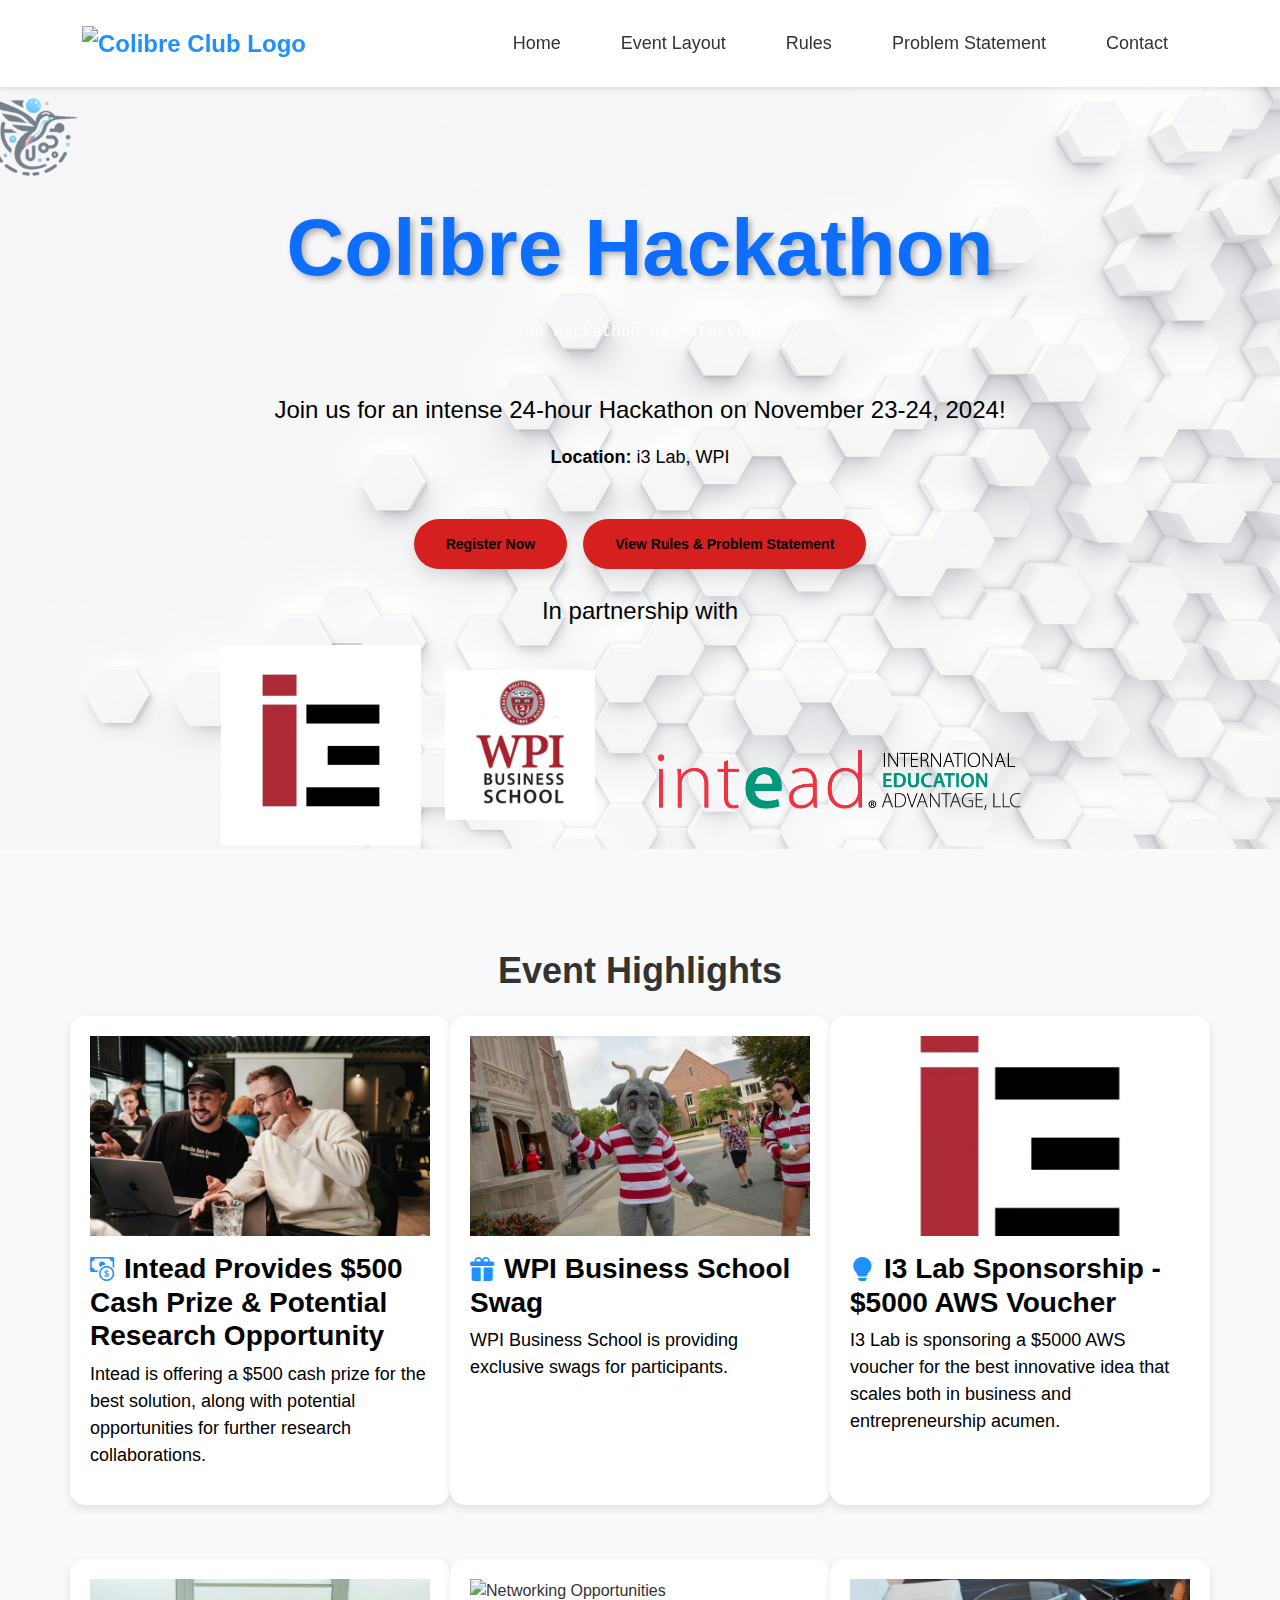
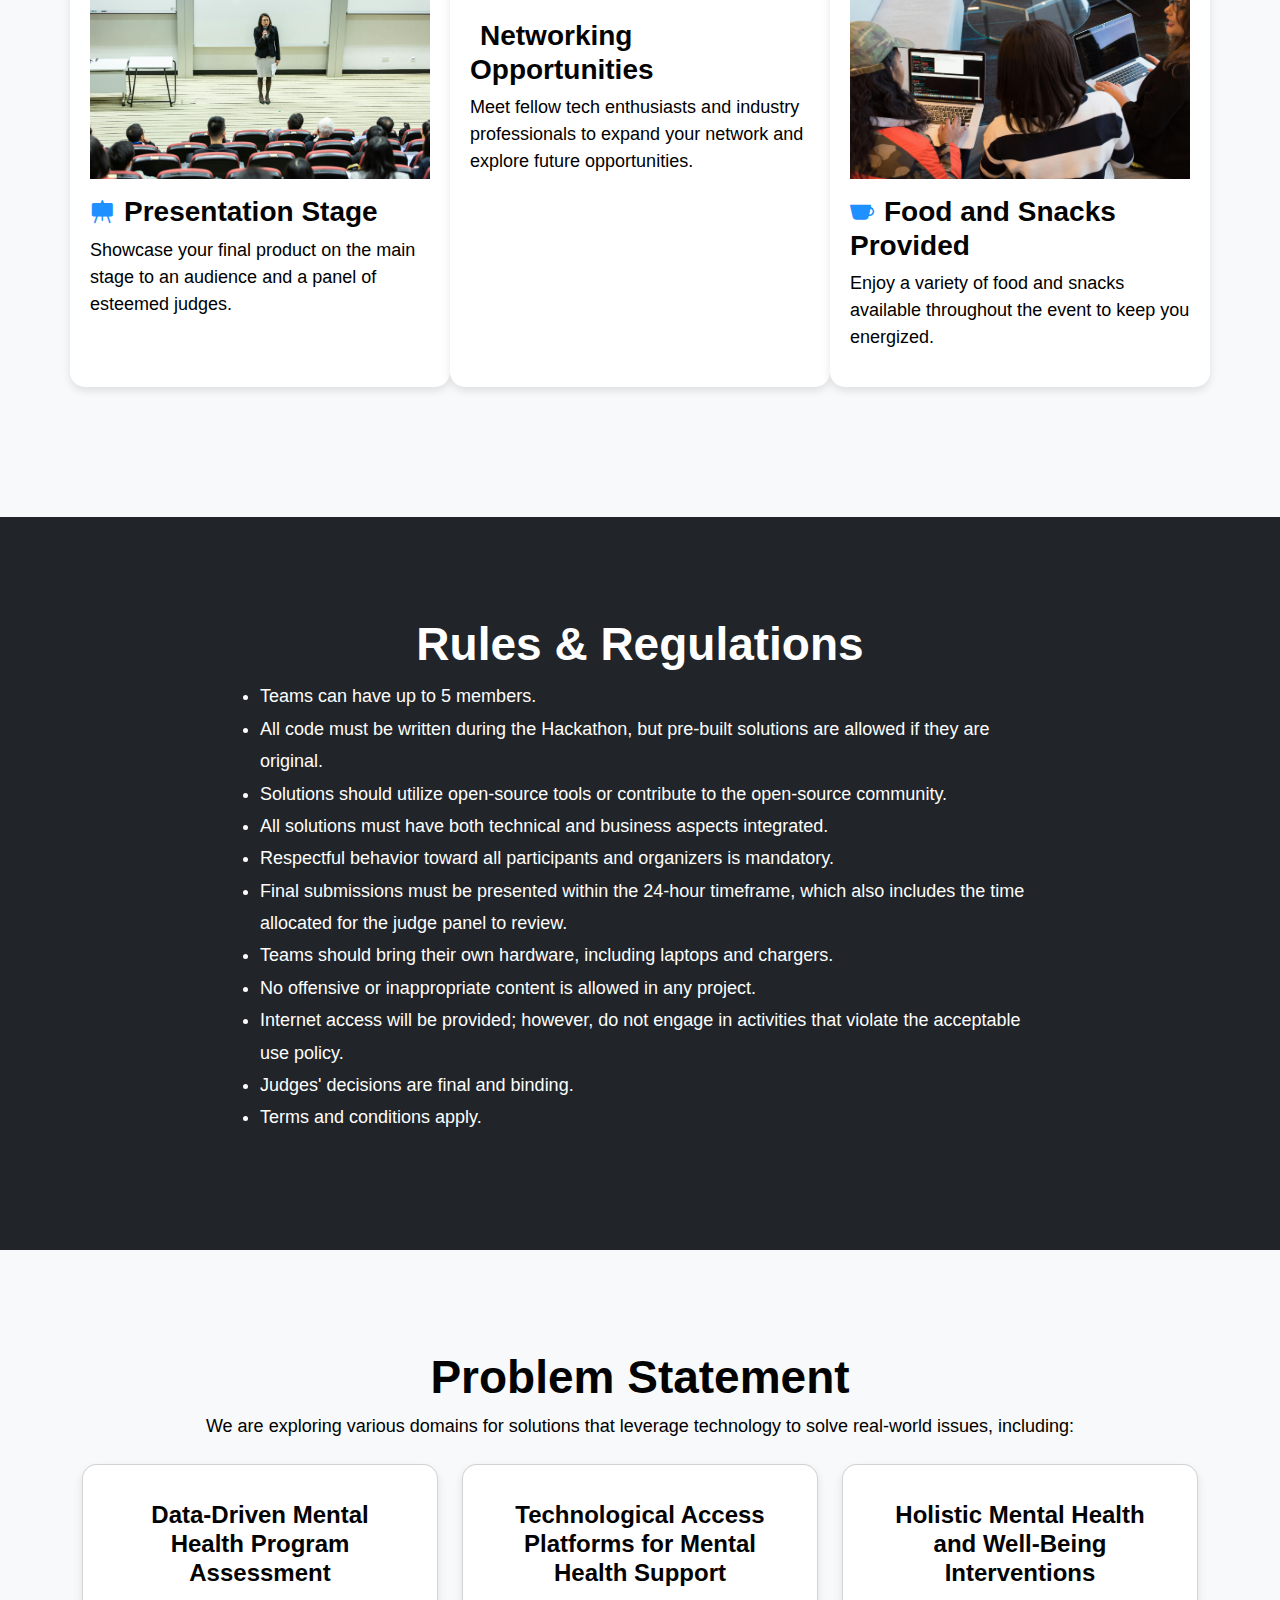
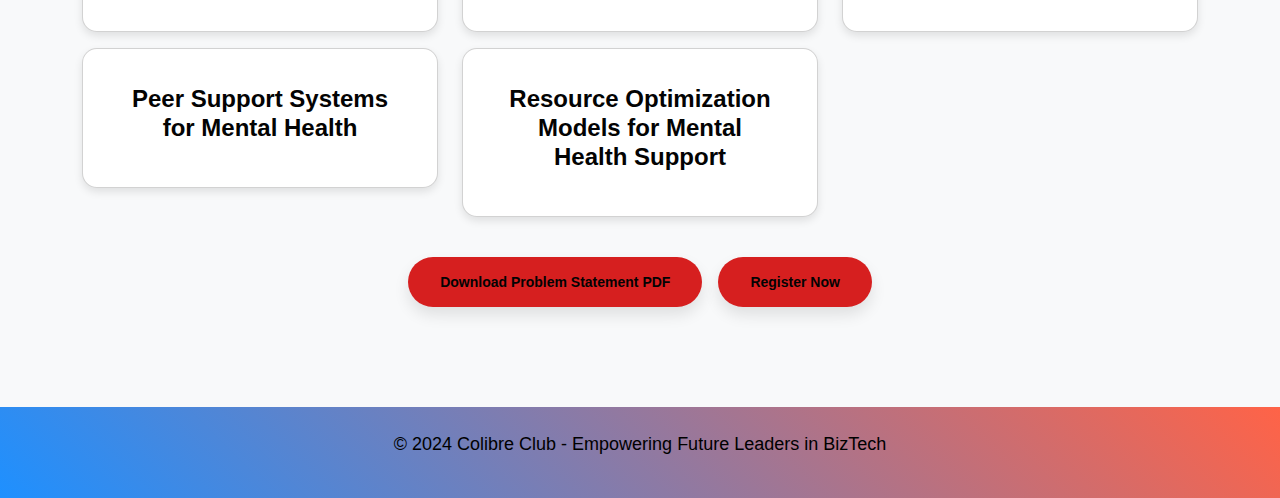
==== hackathon.html @ ac30f749 "Hackathon Page" ====
<!doctype html>
<html lang="en">

<head>
    <meta charset="utf-8">
    <meta name="viewport" content="width=device-width, initial-scale=1">
    <meta name="description" content="Colibre Hackathon - Challenge Yourself in BizTech">
    <meta name="author" content="Colibre Club">

    <title>Colibre Hackathon</title>

    <!-- CSS FILES -->
    <link rel="stylesheet" href="css/bootstrap.min.css">
    <link rel="stylesheet" href="css/templatemo-festava-live.css">
    <link rel="stylesheet" href="css/bootstrap-icons.css">
    <link rel="stylesheet" href="css/custom-styles.css">

    <style>
        .problem-card {
            box-shadow: 0 4px 8px rgba(0, 0, 0, 0.1);
            border-radius: 15px;
            padding: 20px;
            background-color: #ffffff;
            transition: transform 0.3s ease, box-shadow 0.3s ease;
        }
        .problem-card:hover {
            transform: translateY(-10px);
            box-shadow: 0 8px 16px rgba(0, 0, 0, 0.2);
        }
    
        .countdown-container {
            display: flex;
            justify-content: center;
            gap: 20px;
            font-family: 'Courier New', Courier, monospace;
        }
        .countdown-element {
            background: #333;
            color: #ffffff;
            padding: 20px;
            border-radius: 10px;
            text-align: center;
            box-shadow: 0 4px 10px rgba(0, 0, 0, 0.3);
            width: 100px;
        }
        .number {
            font-size: 40px;
            display: block;
            margin-bottom: 5px;
        }
        .label {
            font-size: 16px;
        }
    
        /* custom-styles.css */

        body {
            background: linear-gradient(180deg, #f0f0f0, #ffffff);
            color: #333333;
            font-family: 'Roboto', sans-serif;
        }

        .hero-section {
            position: relative;
            background: url('images/Colibre1.png') no-repeat center center/cover;
            height: calc(100vh - 51px);
        }

        .section-overlay {
            background-color: rgba(30, 144, 255, 0.6);
            position: absolute;
            width: 100%;
            height: 100%;
            top: 0;
            left: 0;
        }

        .container.position-relative {
            z-index: 2;
            padding-top: 100px;
            height: 100%;
            padding-bottom: 50px;
        }

        h1.text-primary.mb-4 {
            font-size: 80px;
            color: #ffffff;
            text-shadow: 3px 3px 6px rgba(0, 0, 0, 0.3);
        }

        p.lead {
            font-size: 24px;
            color: #000000;
        }

        .btn.custom-btn {
            background: #d61f1f;
            border-radius: 30px;
            padding: 15px 30px;
            transition: background-color 0.4s ease, transform 0.3s ease;
            box-shadow: 0 8px 15px rgba(0, 0, 0, 0.1);
        }

        .btn.custom-btn:hover {
            background-color: #ff6347;
            transform: scale(1.05);
            box-shadow: 0 12px 20px rgba(0, 0, 0, 0.2);
        }

        h2.text-center.mb-4 {
            color: #333333;
            font-weight: 700;
            font-size: 36px;
        }

        .event-highlight {
            box-shadow: 0 4px 8px rgba(0, 0, 0, 0.1);
            border-radius: 15px;
            padding: 20px;
            background-color: #ffffff;
            margin-bottom: 30px;
            transition: transform 0.3s ease, box-shadow 0.3s ease;
        }

        .event-highlight:hover {
            transform: translateY(-10px);
            box-shadow: 0 8px 16px rgba(0, 0, 0, 0.2);
        }

        i {
            margin-right: 10px;
            color: #1E90FF;
            font-size: 24px;
        }

        .site-footer {
            background: linear-gradient(45deg, #1E90FF, #ff6347);
            padding: 40px 0;
            color: #ffffff;
            text-align: center;
        }

        .navbar {
            background-color: #ffffff;
            box-shadow: 0 2px 5px rgba(0, 0, 0, 0.1);
            padding: 10px;
            transition: background-color 0.3s ease;
        }

        .navbar.scrolled {
            background-color: #000000;
            transition: background-color 0.3s ease;
        }

        .navbar-brand {
            font-weight: bold;
            font-size: 24px;
            color: #1E90FF;
        }

        .navbar-nav .nav-link {
            color: #333333;
            font-weight: 500;
            padding: 10px;
            transition: color 0.3s ease;
        }

        .navbar-nav .nav-link:hover {
            color: #ff6347;
        }
    </style>
</head>

<body>
    <main>
        <nav class="navbar navbar-expand-lg fixed-top">
            <div class="container">
                <a class="navbar-brand" href="index.html"><img src="images/Colibre_Logo.png" alt="Colibre Club Logo" class="img-fluid" style="max-height: 50px;"></a>
                <button class="navbar-toggler" type="button" data-bs-toggle="collapse" data-bs-target="#navbarNav"
                    aria-controls="navbarNav" aria-expanded="false" aria-label="Toggle navigation">
                    <span class="navbar-toggler-icon"></span>
                </button>
                <div class="collapse navbar-collapse" id="navbarNav">
                    <ul class="navbar-nav ms-auto">
                        <li class="nav-item"><a class="nav-link" href="index.html">Home</a></li>
                        <li class="nav-item"><a class="nav-link" href="#event-layout">Event Layout</a></li>
                        <li class="nav-item"><a class="nav-link" href="#rules">Rules</a></li>
                        <li class="nav-item"><a class="nav-link" href="#problem-statement">Problem Statement</a></li>
                        <li class="nav-item"><a class="nav-link" href="#contact">Contact</a></li>
                    </ul>
                </div>
            </div>
        </nav>
        <section class="hero-section text-center text-white">
            <div class="section-overlay"></div>
            <div class="container position-relative">
    <h1 class="text-primary mb-4">Colibre Hackathon</h1>
    <div id="countdown" class="countdown-container">
        <div class="countdown-element">
            <span class="number" id="days"></span>
            <span class="label">Days</span>
        </div>
        <div class="countdown-element">
            <span class="number" id="hours"></span>
            <span class="label">Hours</span>
        </div>
        <div class="countdown-element">
            <span class="number" id="minutes"></span>
            <span class="label">Minutes</span>
        </div>
        <div class="countdown-element">
            <span class="number" id="seconds"></span>
            <span class="label">Seconds</span>
        </div>
    </div><br><br>
    <p class="lead">Join us for an intense 24-hour Hackathon on November 23-24, 2024!</p>
    <p><strong>Location:</strong> i3 Lab, WPI</p>
    <div class="d-flex justify-content-center gap-3 mt-5">
    <a href="https://wpi.qualtrics.com/jfe/form/SV_3mERxOpevu1i5V4" class="btn custom-btn">Register Now</a>
    <a href="#rules" class="btn custom-btn">View Rules & Problem Statement</a>
</div>
                <div class="partnership-section text-center mt-4">
    <p class="lead" style="color: #000000;">In partnership with</p>
    <img src="images/wpi_i3_lab_logo.jpg" alt="I3 Lab Logo" class="img-fluid" style="max-height: 200px;">
    <img src="images/WPI Business school.jpg" alt="WPI Business School Logo" class="img-fluid" style="max-height: 150px; margin: 20px;">
    <img src="images/intead.webp" alt="Intead Logo" class="img-fluid" style="max-height: 150px; margin: 20px;">
</div>
            </div>
        </section>
        <section id="event-layout" class="section-padding bg-light">
            <div class="container">
                <h2 class="text-center mb-4">Event Highlights</h2>
                <div class="row">
                    <div class="col-lg-4 event-highlight">
                        <img src="images/pexels-airamdphoto-20044377.jpg" alt="Intead Provides $500 Cash Prize & Potential Research Opportunity" class="img-fluid mb-3" style="height: 200px; width: 100%; object-fit: cover;">
                        <h4><i class="bi bi-cash-coin"></i>Intead Provides $500 Cash Prize & Potential Research Opportunity</h4>
                        <p>Intead is offering a $500 cash prize for the best solution, along with potential opportunities for further research collaborations.</p>
                    </div>
                    <div class="col-lg-4 event-highlight">
                        <img src="images/Gompei.png" alt="WPI Business School Swag" class="img-fluid mb-3" style="height: 200px; width: 100%; object-fit: cover;">
                        <h4><i class="bi bi-gift-fill"></i>WPI Business School Swag</h4>
                        <p>WPI Business School is providing exclusive swags for participants.</p>
                    </div>
                    <div class="col-lg-4 event-highlight">
                        <img src="images/wpi_i3_lab_logo.jpg" alt="I3 Lab Sponsorship - $5000 AWS Voucher" class="img-fluid mb-3" style="height: 200px; width: 100%; object-fit: cover;">
                        <h4><i class="bi bi-lightbulb-fill"></i>I3 Lab Sponsorship - $5000 AWS Voucher</h4>
                        <p>I3 Lab is sponsoring a $5000 AWS voucher for the best innovative idea that scales both in business and entrepreneurship acumen.</p>
                    </div>
                </div>
                <div class="row mt-4">
                    <div class="col-lg-4 event-highlight">
                        <img src="images/pexels-icsa-833425-1708912.jpg" alt="Presentation Stage" class="img-fluid mb-3" style="height: 200px; width: 100%; object-fit: cover;">
                        <h4><i class="bi bi-easel-fill"></i>Presentation Stage</h4>
                        <p>Showcase your final product on the main stage to an audience and a panel of esteemed judges.</p>
                    </div>
                    <div class="col-lg-4 event-highlight">
                        <img src="images/pexels-heyho-6899395.jpg" alt="Networking Opportunities" class="img-fluid mb-3" style="height: 200px; width: 100%; object-fit: cover;">
                        <h4><i class="bi bi-people-arrows"></i>Networking Opportunities</h4>
                        <p>Meet fellow tech enthusiasts and industry professionals to expand your network and explore future opportunities.</p>
                    </div>
                    <div class="col-lg-4 event-highlight">
                        <img src="images/pexels-divinetechygirl-1181260.jpg" alt="Food and Snacks Provided" class="img-fluid mb-3" style="height: 200px; width: 100%; object-fit: cover;">
                        <h4><i class="bi bi-cup-fill"></i>Food and Snacks Provided</h4>
                        <p>Enjoy a variety of food and snacks available throughout the event to keep you energized.</p>
                    </div>
                </div>
            </div>
        </section>

        <section id="rules" class="section-padding text-center bg-dark text-white">
            <div class="container">
                <h2 style="color: #ffffff;">Rules & Regulations</h2>
                <ul class="list-unstyled text-start mx-auto" style="max-width: 800px; line-height: 1.8; list-style: disc; padding-left: 20px;">
                    <li>Teams can have up to 5 members.</li>
                    <li>All code must be written during the Hackathon, but pre-built solutions are allowed if they are original.</li>
                    <li>Solutions should utilize open-source tools or contribute to the open-source community.</li>
                    <li>All solutions must have both technical and business aspects integrated.</li>
                    <li>Respectful behavior toward all participants and organizers is mandatory.</li>
                    <li>Final submissions must be presented within the 24-hour timeframe, which also includes the time allocated for the judge panel to review.</li>
                    <li>Teams should bring their own hardware, including laptops and chargers.</li>
                    <li>No offensive or inappropriate content is allowed in any project.</li>
                    <li>Internet access will be provided; however, do not engage in activities that violate the acceptable use policy.</li>
                    <li>Judges' decisions are final and binding.</li>
                    <li>Terms and conditions apply.</li>
                </ul>
            </div>
        </section>

        <section id="problem-statement" class="section-padding text-center bg-light">
            <div class="container">
                <h2>Problem Statement</h2>
                <p>We are exploring various domains for solutions that leverage technology to solve real-world issues, including:</p>
                <div class="row mt-4">
                    <div class="col-lg-4 mb-3">
                        <div class="card problem-card">
                            <div class="card-body">
                                <h5 class="card-title">Data-Driven Mental Health Program Assessment</h5>
                            </div>
                        </div>
                    </div>
                    <div class="col-lg-4 mb-3">
                        <div class="card problem-card">
                            <div class="card-body">
                                <h5 class="card-title">Technological Access Platforms for Mental Health Support</h5>
                            </div>
                        </div>
                    </div>
                    <div class="col-lg-4 mb-3">
                        <div class="card problem-card">
                            <div class="card-body">
                                <h5 class="card-title">Holistic Mental Health and Well-Being Interventions</h5>
                            </div>
                        </div>
                    </div>
                    <div class="col-lg-4 mb-3">
                        <div class="card problem-card">
                            <div class="card-body">
                                <h5 class="card-title">Peer Support Systems for Mental Health</h5>
                            </div>
                        </div>
                    </div>
                    <div class="col-lg-4 mb-3">
                        <div class="card problem-card">
                            <div class="card-body">
                                <h5 class="card-title">Resource Optimization Models for Mental Health Support</h5>
                            </div>
                        </div>
                    </div>
                </div>
                <div class="d-flex justify-content-center gap-3 mt-4">
                    <a href="docs/problem_statement.pdf" class="btn custom-btn" download>Download Problem Statement PDF</a>
                    <a href="https://wpi.qualtrics.com/jfe/form/SV_3mERxOpevu1i5V4" class="btn custom-btn">Register Now</a>
                </div>
            </div>
        </section>

    </main>

    <footer class="site-footer bg-dark text-white text-center py-4">
        <div class="container">
            <p>© 2024 Colibre Club - Empowering Future Leaders in BizTech</p>
        </div>
    </footer>

    <!-- JavaScript Files -->
    <script src="js/bootstrap.bundle.min.js"></script>
    <script>
        // Add scroll effect for navbar background color
        window.addEventListener('scroll', function() {
            const navbar = document.querySelector('.navbar');
            if (window.scrollY > 100) {
                navbar.classList.add('scrolled');
            } else {
                navbar.classList.remove('scrolled');
            }
        }); 

        // Countdown Timer for the Hackathon
        function updateCountdown() {
            const eventDate = new Date('November 22, 2024 17:00:00 EST').getTime();
            const now = new Date().getTime();
            const timeLeft = eventDate - now;

            if (timeLeft > 0) {
                const days = Math.floor(timeLeft / (1000 * 60 * 60 * 24));
                const hours = Math.floor((timeLeft % (1000 * 60 * 60 * 24)) / (1000 * 60 * 60));
                const minutes = Math.floor((timeLeft % (1000 * 60 * 60)) / (1000 * 60));
                const seconds = Math.floor((timeLeft % (1000 * 60)) / 1000);

                document.getElementById('days').innerHTML = days;
            document.getElementById('hours').innerHTML = hours;
            document.getElementById('minutes').innerHTML = minutes;
            document.getElementById('seconds').innerHTML = seconds;
            } else {
                document.getElementById('countdown').innerHTML = 'The Hackathon has started!';
            }
        }
        setInterval(updateCountdown, 1000);
    </script>
---- css/templatemo-festava-live.css ----
/*

TemplateMo 583 Festava Live

https://templatemo.com/tm-583-festava-live

*/


/*---------------------------------------
  CUSTOM PROPERTIES ( VARIABLES )             
-----------------------------------------*/
:root {
  
    --primary-color: #fff8f8; /* Blue */
    --secondary-color: #000000; /* Black */
    --custom-btn-bg-color: #1E90FF; /* Blue for buttons */
    --custom-btn-bg-hover-color: #d61f1f; /* Darker Blue for hover */
    --dark-color: #fdfdfd; /* Black */
    --white-color: #030303; /* White */
    --p-color: #000000; /* Text color black */
  
  --border-color:                 #7fffd4;
  --link-hover-color:             #B22727;

  --body-font-family:             'Outfit', sans-serif;

  --h1-font-size:                 74px;
  --h2-font-size:                 46px;
  --h3-font-size:                 32px;
  --h4-font-size:                 28px;
  --h5-font-size:                 24px;
  --h6-font-size:                 22px;
  --p-font-size:                  18px;
  --btn-font-size:                14px;
  --copyright-font-size:          16px;

  --border-radius-large:          100px;
  --border-radius-medium:         20px;
  --border-radius-small:          10px;

  --font-weight-light:            300;
  --font-weight-normal:           400;
  --font-weight-bold:             700;
}

body {
  background-color: var(--white-color);
  font-family: var(--body-font-family); 
}


/*---------------------------------------
  TYPOGRAPHY               
-----------------------------------------*/

h2,
h3,
h4,
h5,
h6 {
  color: var(--white-color);
}

h1,
h2,
h3,
h4,
h5,
h6 {
  font-weight: var(--font-weight-bold);
}

h1 {
  font-size: var(--h1-font-size);
}

h2 {
  font-size: var(--h2-font-size);
}

h3 {
  font-size: var(--h3-font-size);
}

h4 {
  font-size: var(--h4-font-size);
}

h5 {
  font-size: var(--h5-font-size);
}

h6 {
  font-size: var(--h6-font-size);
}

p {
  color: var(--p-color);
  font-size: var(--p-font-size);
  font-weight: var(--font-weight-light);
}

ul li {
  color: var(--dark-color);
  font-size: var(--p-font-size);
  font-weight: var(--font-weight-light);
}

a, 
button {
  touch-action: manipulation;
  transition: all 0.3s;
}

a {
  display: inline-block;
  color: var(--primary-color);
  text-decoration: none;
}

a:hover {
  color: var(--link-hover-color);
}

b,
strong {
  font-weight: var(--font-weight-bold);
}

.link-fx-1 {
  color: var(--white-color);
  position: relative;
  display: inline-flex;
  align-items: center;
  height: 32px;
  padding: 0 6px;
  text-decoration: none;
  -webkit-font-smoothing: antialiased;
  -moz-osx-font-smoothing: grayscale;
}

.link-fx-1:hover {
  color: var(--link-hover-color);
}

.link-fx-1:hover::before {
  transform: translateX(17px) scaleX(0);
  transition: transform .2s;
}

.link-fx-1:hover .icon circle {
  stroke-dashoffset: 200;
  transition: stroke-dashoffset .2s .1s;
}

.link-fx-1:hover .icon line {
  transform: rotate(-180deg);
}

.link-fx-1:hover .icon line:last-child {
  transform: rotate(180deg);
}

.link-fx-1::before {
  content: "";
  position: absolute;
  bottom: 0;
  left: 0;
  width: 100%;
  height: 1px;
  background-color: currentColor;
  transform-origin: right center;
  transition: transform .2s .1s;
}

.link-fx-1 .icon {
  position: absolute;
  right: 0;
  bottom: 0;
  transform: translateX(100%) rotate(90deg);
  font-size: 32px;
}

.icon {
  --size: 1em;
  height: var(--size);
  width: var(--size);
  display: inline-block;
  color: inherit;
  fill: currentColor;
  line-height: 1;
  flex-shrink: 0;
  max-width: initial;
}

.link-fx-1 .icon circle {
  stroke-dasharray: 100;
  stroke-dashoffset: 100;
  transition: stroke-dashoffset .2s;
}

.link-fx-1 .icon line {
  transition: transform .4s;
  transform-origin: 13px 15px;
}

.link-fx-1 .icon line:last-child {
  transform-origin: 19px 15px;
}


/*---------------------------------------
  SECTION               
-----------------------------------------*/
.section-padding {
  padding-top: 100px;
  padding-bottom: 100px;
}
.section-bg {
  background-color: var(--white-color);
}

.site-header {
  background-color: var(--white-color);
  color: var(--primary-color);
}

.navbar {
  background: var(--white-color);
}

.hero-section .section-overlay {
  background-color: var(--primary-color); /* Overlay with blue */
  opacity: 0.35; /* Adjust opacity for a lighter effect */
}

/* Update footer and other sections accordingly */
.site-footer {
  background-color: var(--primary-color); /* Footer with blue */
}

.site-footer-link, .copyright-text {
  color: var(--white-color); /* Ensure text is readable */
}
.section-bg {
  background-color: var(--section-bg-color);
}

.section-overlay {
  background-color: var(--dark-color);
  position: absolute;
  top: 0;
  left: 0;
  pointer-events: none;
  width: 100%;
  height: 100%;
  opacity: 0.35;
}

.section-overlay + .container {
  position: relative;
}

.tab-content {
  background-color: var(--white-color);
  border-radius: var(--border-radius-medium);
  padding: 45px;
}

.nav-tabs {
  background-color: var(--section-bg-color);
  border-radius: var(--border-radius-large);
  border-bottom: 0;
  padding: 15px;
}

.nav-tabs .nav-link {
  border-radius: var(--border-radius-large);
  border: 0;
  padding: 15px 25px;
  transition: all 0.3s;
}

.nav-tabs .nav-link:first-child {
  margin-right: 15px;
}

.nav-tabs .nav-item.show .nav-link, 
.nav-tabs .nav-link.active,
.nav-tabs .nav-link:focus, 
.nav-tabs .nav-link:hover {
  background: var(--white-color);
  box-shadow: 0 1rem 3rem rgba(0,0,0,.175);
  color: var(--primary-color);
}

.nav-tabs h5 {
  color: var(--p-color); 
  margin-bottom: 0;
}

.nav-tabs .nav-link.active h5,
.nav-tabs .nav-link:focus h5, 
.nav-tabs .nav-link:hover h5 {
  color: var(--primary-color);
}


/*---------------------------------------
  CUSTOM ICON COLOR               
-----------------------------------------*/
.custom-icon {
  color: var(--secondary-color);
}


/*---------------------------------------
  CUSTOM BUTTON               
-----------------------------------------*/
.custom-btn {
  
  background: var(--custom-btn-bg-color);
  border: 2px solid transparent;
  border-radius: var(--border-radius-large);
  color: var(--white-color);
  font-size: var(--btn-font-size);
  font-weight: var(--font-weight-bold);
  line-height: normal;
  transition: all 0.3s;
  padding: 10px 20px;
}
.custom-btn {
  background: var(--primary-color);
  border: 2px solid transparent;
  color: var(--white-color);
}

.custom-btn:hover {
  background: var(--custom-btn-bg-hover-color);
}

.custom-btn:hover {
  background: var(--custom-btn-bg-hover-color);
  color: var(--white-color);
}

.custom-border-btn {
  background: transparent;
  border: 2px solid var(--custom-btn-bg-color);
  color: var(--custom-btn-bg-color);
}

.navbar-expand-lg .navbar-nav .nav-link.custom-btn:hover,
.custom-border-btn:hover {
  background: var(--custom-btn-bg-hover-color);
  border-color: transparent;
  color: var(--white-color);
}

.custom-btn-bg-white {
  border-color: var(--white-color);
  color: var(--white-color);
}


/*---------------------------------------
  VIDEO              
-----------------------------------------*/
.video-wrap {
  z-index: -100;
}

.custom-video {
  position: absolute;
  top: 0;
  left: 0;
  object-fit: cover;
  width: 100%;
  height: 100%;
}


/*---------------------------------------
  SITE HEADER              
-----------------------------------------*/
.site-header {
  background-color: var(--primary-color);
  padding-top: 12px;
  padding-bottom: 12px;
}


/*---------------------------------------
  NAVIGATION              
-----------------------------------------*/
.sticky-wrapper {
  position: absolute;
  top: 0;
  right: 0;
  left: 0;
  margin-top: 51px;
}

.sticky-wrapper.is-sticky .navbar {
  background-color: var(--dark-color);
}

.navbar {
  background: transparent;
  z-index: 9;
}

.navbar-brand,
.navbar-brand:hover {
  color: var(--white-color);
  font-size: var(--h5-font-size);
  font-weight: var(--font-weight-bold);
}

.navbar-expand-lg .navbar-nav .nav-link {
  border-radius: var(--border-radius-large);
  margin: 10px;
  padding: 10px 20px;
}

.navbar-nav .nav-link {
  display: inline-block;
  color: var(--white-color);
  font-size: var(--p-font-size);
  font-weight: var(--font-weight-normal);
  position: relative;
  padding-top: 15px;
  padding-bottom: 15px;
}

.navbar-nav .nav-link.active, 
.navbar-nav .nav-link:hover {
  color: var(--secondary-color);
}

.navbar-toggler {
  border: 0;
  padding: 0;
  cursor: pointer;
  margin: 0;
  width: 30px;
  height: 35px;
  outline: none;
}

.navbar-toggler:focus {
  outline: none;
  box-shadow: none;
}

.navbar-toggler[aria-expanded="true"] .navbar-toggler-icon {
  background: transparent;
}

.navbar-toggler[aria-expanded="true"] .navbar-toggler-icon:before,
.navbar-toggler[aria-expanded="true"] .navbar-toggler-icon:after {
  transition: top 300ms 50ms ease, -webkit-transform 300ms 350ms ease;
  transition: top 300ms 50ms ease, transform 300ms 350ms ease;
  transition: top 300ms 50ms ease, transform 300ms 350ms ease, -webkit-transform 300ms 350ms ease;
  top: 0;
}

.navbar-toggler[aria-expanded="true"] .navbar-toggler-icon:before {
  transform: rotate(45deg);
}

.navbar-toggler[aria-expanded="true"] .navbar-toggler-icon:after {
  transform: rotate(-45deg);
}

.navbar-toggler .navbar-toggler-icon {
  background: var(--white-color);
  transition: background 10ms 300ms ease;
  display: block;
  width: 30px;
  height: 2px;
  position: relative;
}

.navbar-toggler .navbar-toggler-icon:before,
.navbar-toggler .navbar-toggler-icon:after {
  transition: top 300ms 350ms ease, -webkit-transform 300ms 50ms ease;
  transition: top 300ms 350ms ease, transform 300ms 50ms ease;
  transition: top 300ms 350ms ease, transform 300ms 50ms ease, -webkit-transform 300ms 50ms ease;
  position: absolute;
  right: 0;
  left: 0;
  background: var(--white-color);
  width: 30px;
  height: 2px;
  content: '';
}

.navbar-toggler .navbar-toggler-icon::before {
  top: -8px;
}

.navbar-toggler .navbar-toggler-icon::after {
  top: 8px;
}


/*---------------------------------------
  HERO        
-----------------------------------------*/
.hero-section {
  position: relative;
  overflow: hidden;
  padding-top: 100px;
  height: calc(100vh - 51px);
}

.hero-section small {
  color: var(--white-color);
  text-transform: uppercase;
}

.hero-section .section-overlay {
  z-index: 2;
  opacity: 0.45;
}

.hero-section .container {
  position: relative;
  z-index: 2;
  height: 100%;
  padding-bottom: 50px;
}

.hero-section .container .row {
  height: 100%;
}


/*---------------------------------------
  ABOUT              
-----------------------------------------*/
.about-section {
  background-image: url('../images/edward-unsplash-blur.jpg');
  background-color: #5e5954;
  background-repeat: no-repeat;
  background-size: cover;
  position: relative;
}
/* Story Section */
#section_story {
  background-color: var(--section-bg-color-story);
  color: var(--white-color);
}

/* What We Do Section */
#section_what_we_do {
  background-color: var(--section-bg-color-what-we-do);
  color: var(--white-color);
}

/* How We Do It Section */
#section_how_we_do_it {
  background-color: var(--section-bg-color-how-we-do-it);
  color: var(--white-color);
}
/* Story Section Button */
#section_story .custom-btn,
#section_what_we_do .custom-btn,
#section_how_we_do_it .custom-btn {
  background-color: var(--custom-btn-bg-story);
  border: 2px solid transparent;
  border-radius: var(--border-radius-large);
  color: var(--white-color);
  font-size: var(--btn-font-size);
  font-weight: var(--font-weight-bold);
  line-height: normal;
  transition: all 0.3s;
  padding: 10px 20px;
}

#section_story .custom-btn:hover,
#section_what_we_do .custom-btn:hover,
#section_how_we_do_it .custom-btn:hover {
  background-color: var(--custom-btn-bg-hover-story);
  color: var(--white-color);
}
/* Ensure strong contrast for text */
#section_story h1,
#section_what_we_do h2,
#section_how_we_do_it h2 {
  color: var(--white-color);
}

#section_story p,
#section_what_we_do p,
#section_how_we_do_it p {
  color: var(--white-color);
}
/* Story Section */
#section_story {
  background-color: var(--section-bg-color-story);
  color: var(--white-color);
}

/* What We Do Section */
#section_what_we_do {
  background-color: var(--section-bg-color-what-we-do);
  color: var(--white-color);
}

/* How We Do It Section */
#section_how_we_do_it {
  background-color: var(--section-bg-color-how-we-do-it);
  color: var(--white-color);
}

.about-image {
  border-radius: var(--border-radius-medium);
  display: block;
}

.about-text-wrap {
  position: relative;
}

.about-text-icon {
  background: var(--primary-color);
  border-radius: 100%;
  font-size: var(--h3-font-size);
  width: 70px;
  height: 70px;
  line-height: 70px;
  text-align: center;
}

.about-text-info {
  backdrop-filter: blur(5px) saturate(180%);
  -webkit-backdrop-filter: blur(5px) saturate(180%);
  background-color: rgba(255, 255, 255, 0.75);
  border-radius: var(--border-radius-medium);
  border: 1px solid rgba(209, 213, 219, 0.3);
  position: absolute;
  bottom: 0;
  right: 0;
  left: 0;
  margin: 20px;
  padding: 35px;
}


/*---------------------------------------
  TICKET               
-----------------------------------------*/
.ticket-section {
  background-image: url('../images/nicholas-green-unsplash-blur.jpg');
  background-repeat: no-repeat;
  background-size: cover;
  position: relative;
  padding-top: 130px;
}

.ticket-form {
  background: var(--white-color);
  border-radius: var(--border-radius-medium);
  padding: 50px;
}

.ticket-form .form-check {
  position: relative;
  min-height: 52px;
  padding-left: 35px;
}

.ticket-form .form-check .form-check-label {
  display: block;
  position: absolute;
  top: 50%;
  left: 50%;
  transform: translate(-50%, -50%);
  margin-top: 12px;
  margin-left: 35px;
  width: 100%;
  height: 100%;
}


/*---------------------------------------
  ARTISTS              
-----------------------------------------*/
.artists-thumb {
  position: relative;
  overflow: hidden;
  margin-bottom: 30px;
}

.artists-image {
  border-radius: var(--border-radius-medium);
  display: block;
  width: 100%;
}

.artists-thumb:hover .artists-hover {
  transform: translateY(0);
  opacity: 1;
}

.artists-hover {
  background-color: var(--primary-color);
  background-color: rgba(248, 203, 46, 0.75);
  border-radius: var(--border-radius-medium);
  backdrop-filter: blur(5px) saturate(180%);
  -webkit-backdrop-filter: blur(5px) saturate(180%);
  margin: 20px;
  padding: 35px;
  transition: all 0.5s ease;
  transform: translateY(100%);
  position: absolute;
  bottom: 0;
  right: 0;
  left: 0;
  opacity: 0;
}

.artists-hover p strong {
  color: var(--white-color);
  display: inline-block;
  min-width: 180px;
  margin-right: 20px;
}

.artists-hover p a {
  color: var(--secondary-color);
}

.artists-hover p a:hover {
  color: var(--white-color);
}

.artists-hover hr {
  margin: 1.5rem 0;
}


/*---------------------------------------
  SCHEDULE              
-----------------------------------------*/
.schedule-section1 {
  background-image: url('../images/im.png.png');
  background-color: #242424;
  background-repeat: no-repeat;
  background-position: center;
  background-size: cover;
}
.schedule-section {
  background-image: url('../images/im.png.png');
  background-color: #242424;
  background-repeat: no-repeat;
  background-position: center;
  background-size: cover;
}
.table-responsive {
	filter: drop-shadow(2px 2px 4px #606060);
}

.schedule-table {
  border-radius: var(--border-radius-medium);
  position: relative;
  overflow: hidden;
}

.schedule-table .bg-warning {
  background: #f0a5a5 !important;
}

.schedule-table thead th {
  background-color: var(--secondary-color);
}

.schedule-table th,
.schedule-table tr,
.schedule-table td {
  border-bottom-color: #363a3e;
  padding: 30px;
}

.schedule-table tr:last-child th,
.schedule-table tr:last-child td {
  border-bottom-color: transparent;
}

.schedule-table thead th {
  border-right: 1px solid #c7460a;
  border-bottom-color: transparent;
}

.schedule-table th + td {
  border-bottom: 0;
}

.schedule-table thead th:last-child {
  border-right-color: transparent;
}

.schedule-table .pop-background-image {
  background-image: url('../images/artists/joecalih-UmTZqmMvQcw-unsplash.jpg');
}

.schedule-table .rock-background-image {
  background-image: url('../images/artists/abstral-official-bdlMO9z5yco-unsplash.jpg');
}

.schedule-table .country-background-image {
  background-image: url('../images/artists/soundtrap-rAT6FJ6wltE-unsplash.jpg');
}

.table-background-image-wrap {
  background-repeat: no-repeat;
  background-position: center;
  background-size: cover;
  box-shadow: none;
  position: relative;
}

.schedule-table h3,
.schedule-table p {
  color: var(--white-color);
  position: relative;
  z-index: 2;
}


/*---------------------------------------
  PRICING              
-----------------------------------------*/
.pricing-thumb {
  border: 5px dotted var(--dark-color);
  border-radius: var(--border-radius-medium);
  position: relative;
  padding: 50px;
}

.pricing-thumb h3 small {
  display: inline-block;
  font-size: var(--p-font-size);
  margin-right: 15px;
}

.pricing-list {
  column-count: 2;
  padding-left: 20px;
}

.pricing-list-item {
  line-height: normal;
  margin-right: 10px;
  margin-bottom: 10px;
}

.pricing-tag {
  background-color: var(--secondary-color);
  border-radius: var(--border-radius-large);
  color: var(--white-color);
  font-weight: var(--font-weight-bold);
  text-align: center;
  display: flex;
  flex-direction: column;
  justify-content: center;
  align-items: center;
  width: 120px;
  height: 120px;
  position: absolute;
  top: 0;
  right: 0;
  margin: 20px;
}

.pricing-tag span {
  font-size: 180%;
  line-height: normal;
}

.pricing-thumb .link-fx-1 {
  color: var(--primary-color);
}

.pricing-thumb .link-fx-1:hover {
  color: var(--link-hover-color);
}


/*---------------------------------------
  CONTACT               
-----------------------------------------*/
.google-map {
  border-radius: var(--border-radius-medium);
}


/*---------------------------------------
  CUSTOM FORM               
-----------------------------------------*/
.custom-form .form-control {
  color: var(--p-color);
  margin-bottom: 24px;
  padding-top: 13px;
  padding-bottom: 13px;
  outline: none;
}

.custom-form button[type="submit"] {
  background: var(--custom-btn-bg-color);
  border: none;
  border-radius: var(--border-radius-large);
  color: var(--white-color);
  font-size: var(--p-font-size);
  font-weight: var(--font-weight-medium);
  transition: all 0.3s;
  margin-bottom: 0;
}

.custom-form button[type="submit"]:hover,
.custom-form button[type="submit"]:focus {
  background: var(--custom-btn-bg-hover-color);
  border-color: transparent;
}


/*---------------------------------------
  SITE FOOTER              
-----------------------------------------*/
.site-footer {
  background-color: var(--dark-color);
  position: relative;
  overflow: hidden;
  padding-bottom: 30px;
}

.site-footer-top {
  background-color: var(--secondary-color);
  background-image: url('../images/nainoa-shizuru-NcdG9mK3PBY-unsplash.jpg');
  background-repeat: no-repeat;
  margin-bottom: 70px;
  padding-top: 30px;
  padding-bottom: 30px;
}

.site-footer-bottom {
  border-top: 1px solid #1f1c1c;
  margin-top: 60px;
}

.site-footer-title {
  color: var(--white-color); 
}

.site-footer-link,
.copyright-text {
  color: var(--white-color);
}

.site-footer-links {
  padding-left: 0;
}

.site-footer-link-item {
  list-style: none;
  display: inline-block;
  margin-right: 15px;
}

.copyright-text {
  font-size: var(--copyright-font-size);
}


/*---------------------------------------
  SOCIAL ICON               
-----------------------------------------*/
.social-icon {
  margin: 0;
  padding: 0;
}

.social-icon-item {
  list-style: none;
  display: inline-block;
  vertical-align: top;
}

.social-icon-link {
  background: var(--secondary-color);
  border-radius: var(--border-radius-large);
  color: var(--white-color);
  font-size: var(--copyright-font-size);
  display: block;
  margin-right: 10px;
  text-align: center;
  width: 35px;
  height: 35px;
  line-height: 36px;
  transition: background 0.2s, color 0.2s;
}

.social-icon-link:hover {
  background: var(--primary-color);
  color: var(--white-color);
}

.social-icon-link span {
  display: block;
}

.social-icon-link span:hover::before{
  animation: spinAround 2s linear infinite;
}

@keyframes spinAround {
  from {
    transform: rotate(0deg)
  }
  to {
    transform: rotate(360deg);
  }
}


/*---------------------------------------
  RESPONSIVE STYLES               
-----------------------------------------*/
@media screen and (max-width: 991px) {
  h1 {
    font-size: 62px;
  }

  h2 {
    font-size: 36px;
  }

  h3 {
    font-size: 32px;
  }

  h4 {
    font-size: 28px;
  }

  h5 {
    font-size: 20px;
  }

  h6 {
    font-size: 18px;
  }

  .section-padding {
    padding-top: 50px;
    padding-bottom: 50px;
  }
  
  .navbar {
    background-color: var(--dark-color);
  }

  .navbar-expand-lg .navbar-nav {
    padding-bottom: 30px;
  }

  .navbar-expand-lg .navbar-nav .nav-link {
    padding: 0;
  }

  .hero-section {
    padding-top: 150px;
  }

  .pricing-thumb {
    padding: 35px;
  }

  .schedule-table h3 {
    font-size: 22px;
  }

  .schedule-table th {
    padding: 20px;
  }

  .schedule-table tr, 
  .schedule-table td {
    padding: 25px;
  }

  .ticket-section {
    padding-top: 130px;
  }

  .ticket-form {
    padding: 30px;
  }
}

@media screen and (max-width: 767px) {
  .custom-btn {
    font-size: 14px;
    padding: 10px 20px;
  }
}

@media screen and (max-width: 480px) {
  h1 {
    font-size: 52px;
  }

  h2 {
    font-size: 28px;
  }

  h3 {
    font-size: 26px;
  }

  h4 {
    font-size: 22px;
  }

  h5 {
    font-size: 20px;
  }
}
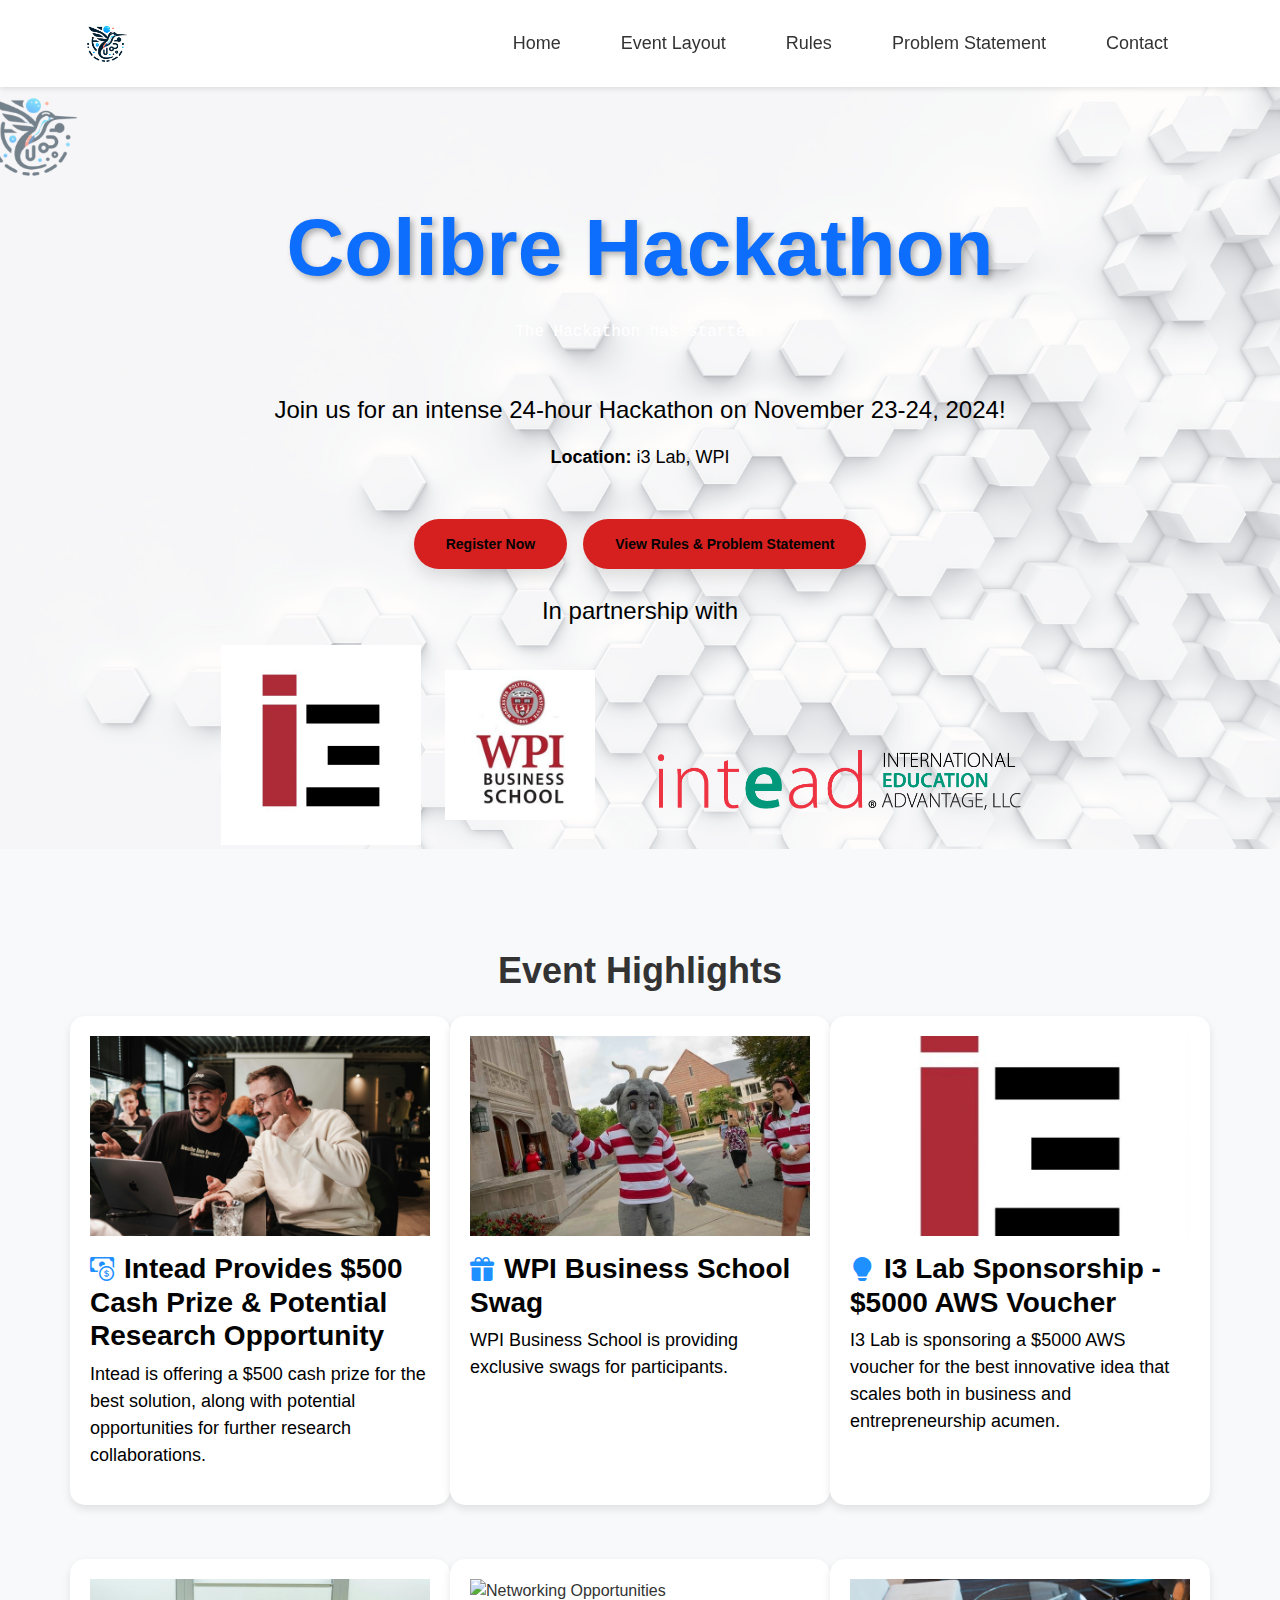
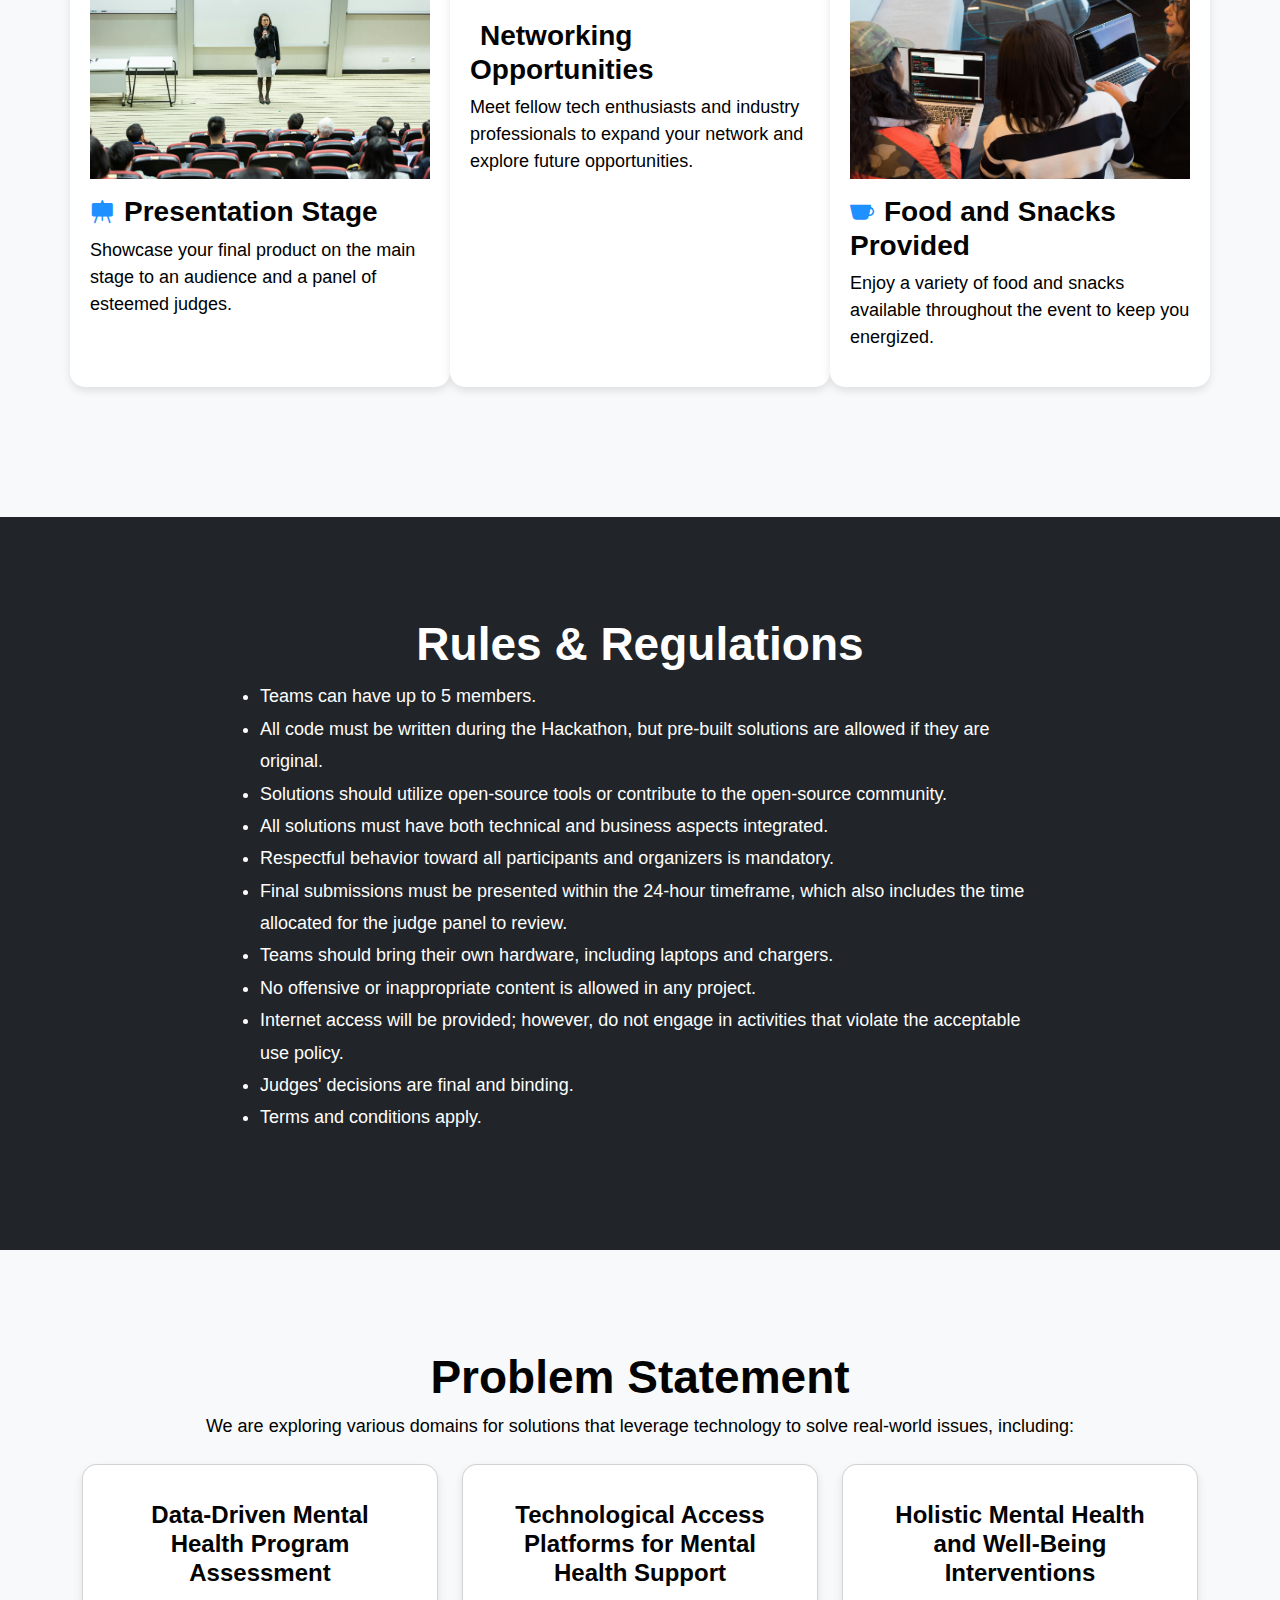
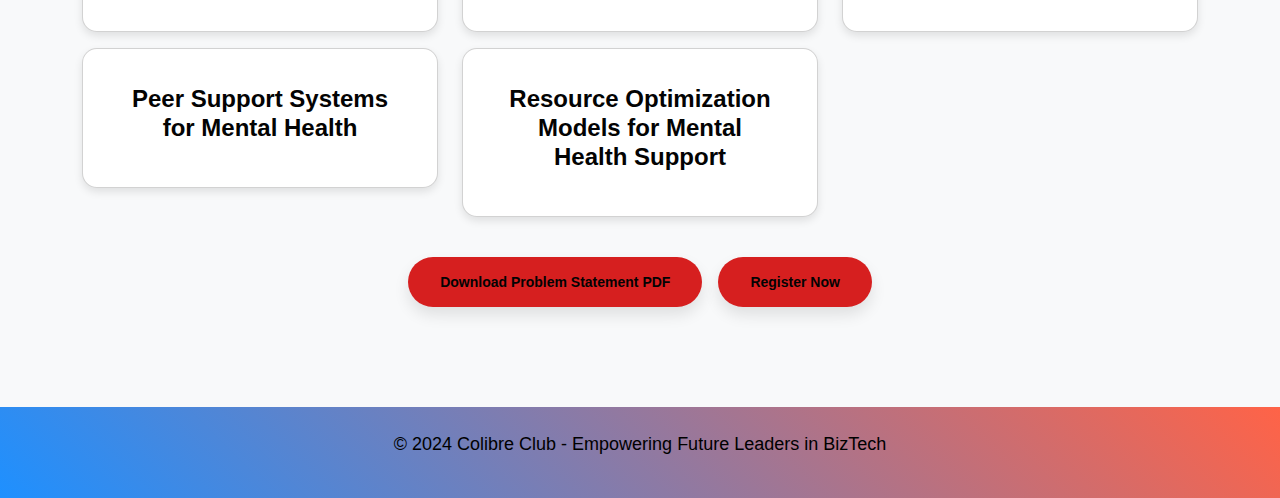
==== commit f542ae35: "Update hackathon.html" ====
--- a/hackathon.html
+++ b/hackathon.html
@@ -175,7 +175,7 @@
     <main>
         <nav class="navbar navbar-expand-lg fixed-top">
             <div class="container">
-                <a class="navbar-brand" href="index.html"><img src="images/Colibre_Logo.png" alt="Colibre Club Logo" class="img-fluid" style="max-height: 50px;"></a>
+                <a class="navbar-brand" href="index.html"><img src="images/Colibre_logo.png" alt="Colibre Club Logo" class="img-fluid" style="max-height: 50px;"></a>
                 <button class="navbar-toggler" type="button" data-bs-toggle="collapse" data-bs-target="#navbarNav"
                     aria-controls="navbarNav" aria-expanded="false" aria-label="Toggle navigation">
                     <span class="navbar-toggler-icon"></span>
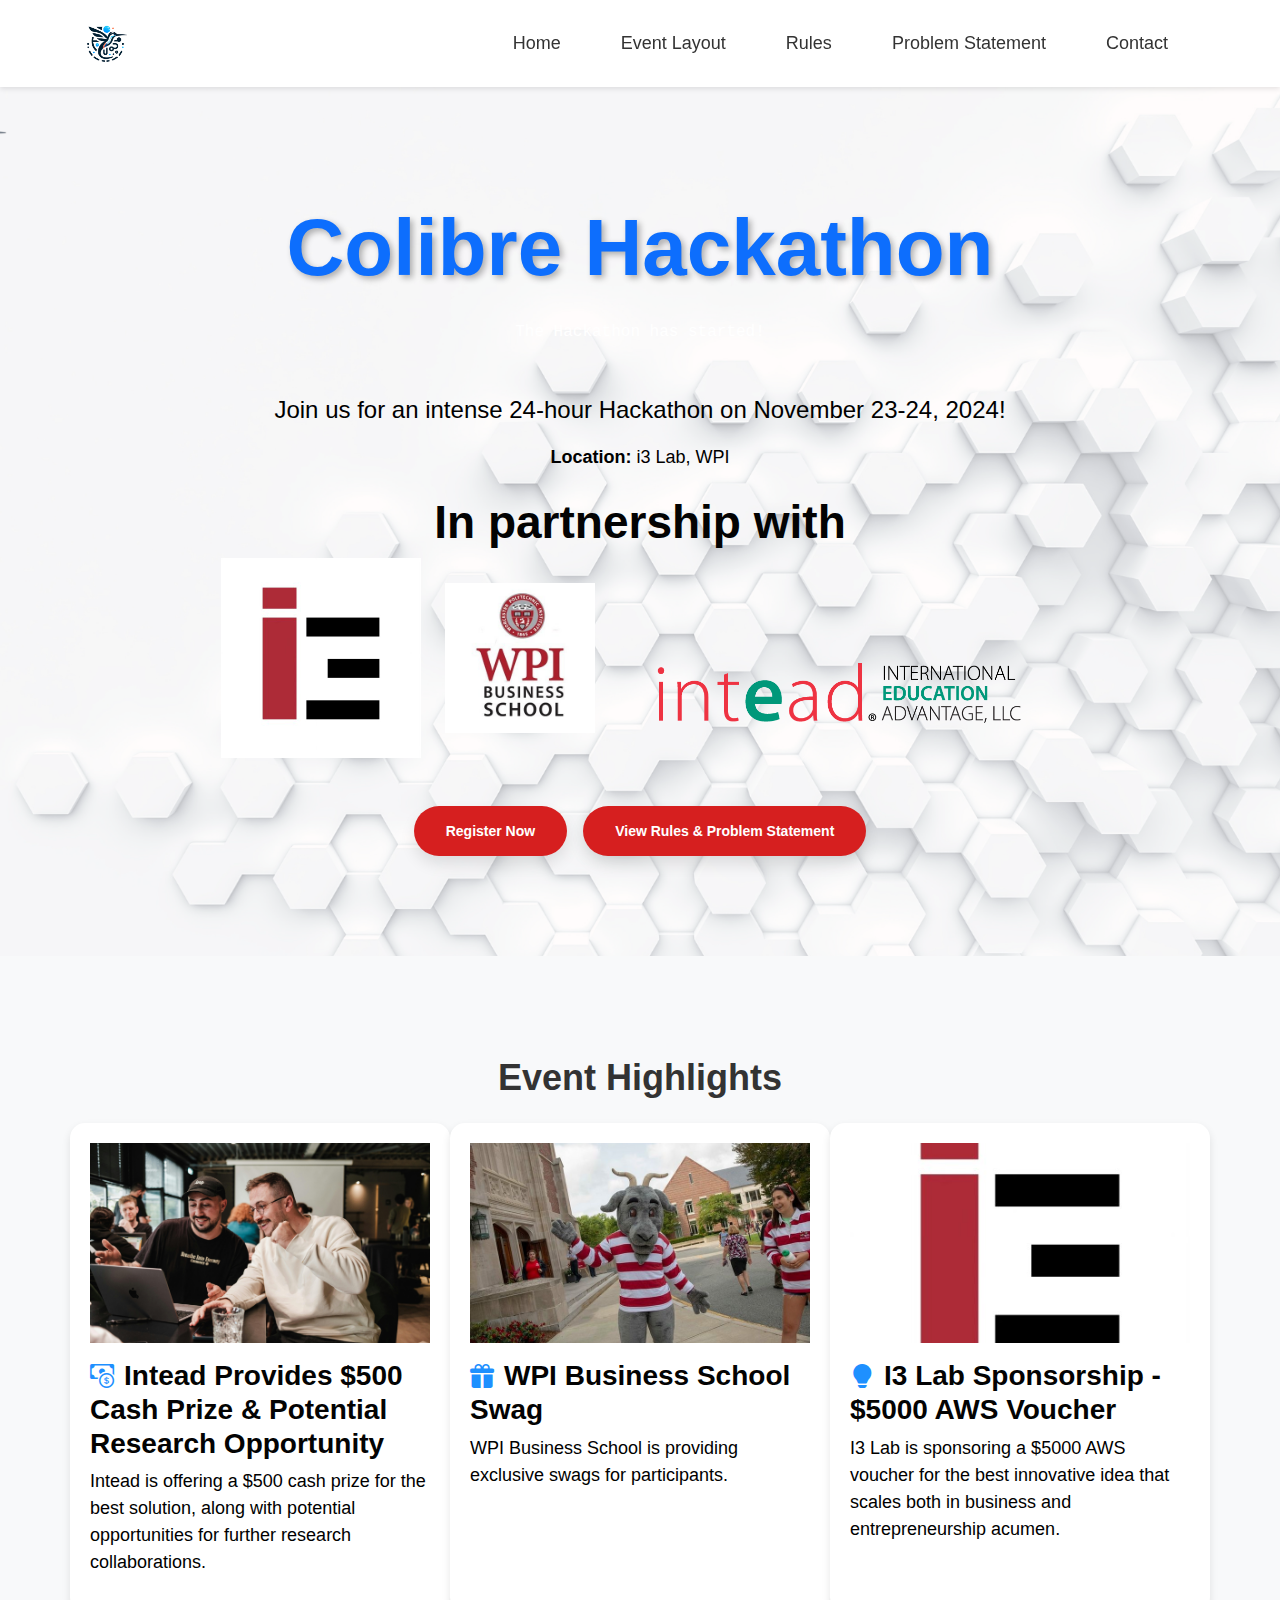
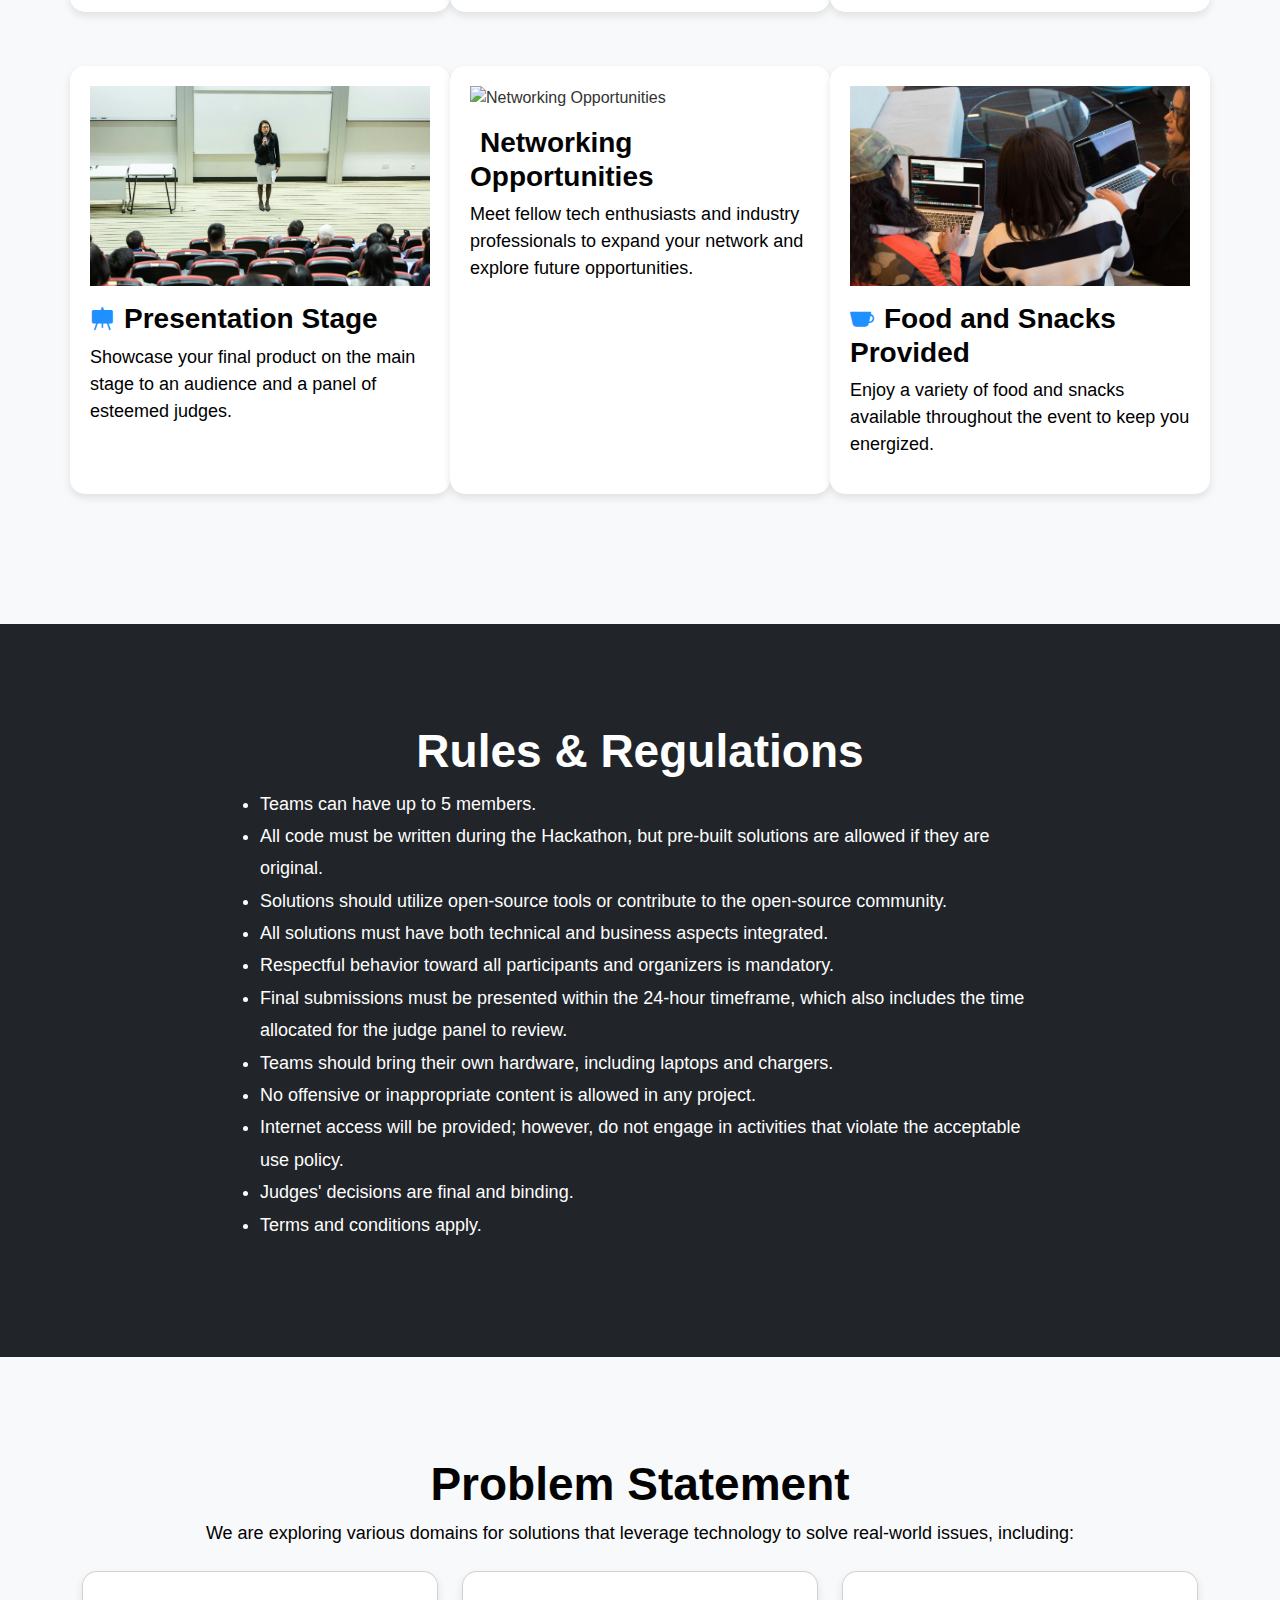
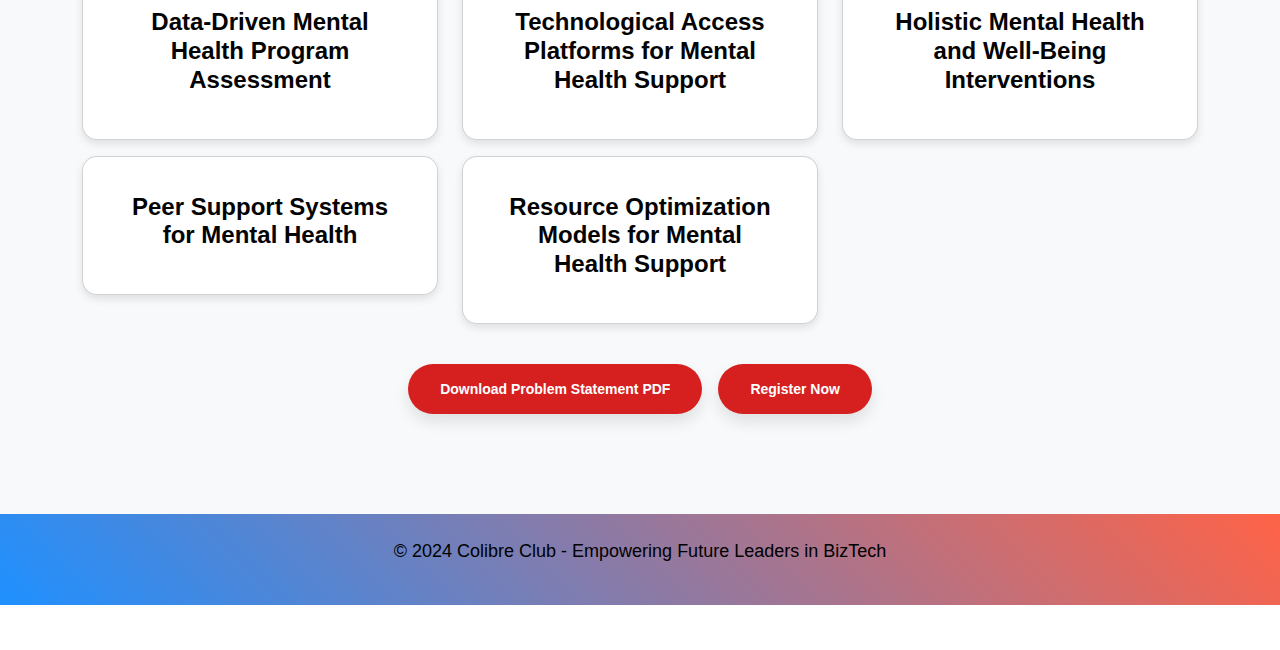
==== commit 08c47e1a: "Minor UI Changes" ====
--- a/hackathon.html
+++ b/hackathon.html
@@ -63,7 +63,7 @@
         .hero-section {
             position: relative;
             background: url('images/Colibre1.png') no-repeat center center/cover;
-            height: calc(100vh - 51px);
+    
         }
 
         .section-overlay {
@@ -78,8 +78,8 @@
         .container.position-relative {
             z-index: 2;
             padding-top: 100px;
-            height: 100%;
-            padding-bottom: 50px;
+            height: 200%;
+            padding-bottom: 100px;
         }
 
         h1.text-primary.mb-4 {
@@ -99,12 +99,14 @@
             padding: 15px 30px;
             transition: background-color 0.4s ease, transform 0.3s ease;
             box-shadow: 0 8px 15px rgba(0, 0, 0, 0.1);
+            color: white;
         }
 
         .btn.custom-btn:hover {
             background-color: #ff6347;
             transform: scale(1.05);
             box-shadow: 0 12px 20px rgba(0, 0, 0, 0.2);
+            color: white;
         }
 
         h2.text-center.mb-4 {
@@ -175,7 +177,7 @@
     <main>
         <nav class="navbar navbar-expand-lg fixed-top">
             <div class="container">
-                <a class="navbar-brand" href="index.html"><img src="images/Colibre_logo.png" alt="Colibre Club Logo" class="img-fluid" style="max-height: 50px;"></a>
+                <img src="images/Colibre_logo.png" alt="Colibre Logo" style="height: 50px; width: auto; margin-right: 20px;">
                 <button class="navbar-toggler" type="button" data-bs-toggle="collapse" data-bs-target="#navbarNav"
                     aria-controls="navbarNav" aria-expanded="false" aria-label="Toggle navigation">
                     <span class="navbar-toggler-icon"></span>
@@ -191,42 +193,42 @@
                 </div>
             </div>
         </nav>
-        <section class="hero-section text-center text-white">
-            <div class="section-overlay"></div>
-            <div class="container position-relative">
-    <h1 class="text-primary mb-4">Colibre Hackathon</h1>
-    <div id="countdown" class="countdown-container">
-        <div class="countdown-element">
-            <span class="number" id="days"></span>
-            <span class="label">Days</span>
+<section class="hero-section text-center text-white">
+    <div class="section-overlay"></div>
+    <div class="container position-relative" style="height: auto; width: 100%;">
+        <h1 class="text-primary mb-4">Colibre Hackathon</h1>
+        <div id="countdown" class="countdown-container">
+            <div class="countdown-element">
+                <span class="number" id="days"></span>
+                <span class="label">Days</span>
+            </div>
+            <div class="countdown-element">
+                <span class="number" id="hours"></span>
+                <span class="label">Hours</span>
+            </div>
+            <div class="countdown-element">
+                <span class="number" id="minutes"></span>
+                <span class="label">Minutes</span>
+            </div>
+            <div class="countdown-element">
+                <span class="number" id="seconds"></span>
+                <span class="label">Seconds</span>
+            </div>
+        </div><br><br>
+        <p class="lead">Join us for an intense 24-hour Hackathon on November 23-24, 2024!</p>
+        <p><strong>Location:</strong> i3 Lab, WPI</p>
+        <div class="partnership-section text-center mt-4" >
+            <h2>In partnership with</h2>
+            <img src="images/wpi_i3_lab_logo.jpg" alt="I3 Lab Logo" class="img-fluid" style="max-height: 200px;">
+            <img src="images/WPI Business school.jpg" alt="WPI Business School Logo" class="img-fluid" style="max-height: 150px; margin: 20px;">
+            <img src="images/intead.webp" alt="Intead Logo" class="img-fluid" style="max-height: 150px; margin: 20px;">
         </div>
-        <div class="countdown-element">
-            <span class="number" id="hours"></span>
-            <span class="label">Hours</span>
+        <div class="d-flex justify-content-center gap-3 mt-5">
+            <a href="https://wpi.qualtrics.com/jfe/form/SV_3mERxOpevu1i5V4" class="btn custom-btn">Register Now</a>
+            <a href="#rules" class="btn custom-btn">View Rules & Problem Statement</a>
         </div>
-        <div class="countdown-element">
-            <span class="number" id="minutes"></span>
-            <span class="label">Minutes</span>
-        </div>
-        <div class="countdown-element">
-            <span class="number" id="seconds"></span>
-            <span class="label">Seconds</span>
-        </div>
-    </div><br><br>
-    <p class="lead">Join us for an intense 24-hour Hackathon on November 23-24, 2024!</p>
-    <p><strong>Location:</strong> i3 Lab, WPI</p>
-    <div class="d-flex justify-content-center gap-3 mt-5">
-    <a href="https://wpi.qualtrics.com/jfe/form/SV_3mERxOpevu1i5V4" class="btn custom-btn">Register Now</a>
-    <a href="#rules" class="btn custom-btn">View Rules & Problem Statement</a>
-</div>
-                <div class="partnership-section text-center mt-4">
-    <p class="lead" style="color: #000000;">In partnership with</p>
-    <img src="images/wpi_i3_lab_logo.jpg" alt="I3 Lab Logo" class="img-fluid" style="max-height: 200px;">
-    <img src="images/WPI Business school.jpg" alt="WPI Business School Logo" class="img-fluid" style="max-height: 150px; margin: 20px;">
-    <img src="images/intead.webp" alt="Intead Logo" class="img-fluid" style="max-height: 150px; margin: 20px;">
-</div>
-            </div>
-        </section>
+    </div>
+</section>
         <section id="event-layout" class="section-padding bg-light">
             <div class="container">
                 <h2 class="text-center mb-4">Event Highlights</h2>
--- a/css/templatemo-festava-live.css
+++ b/css/templatemo-festava-live.css
@@ -513,7 +513,6 @@
   position: relative;
   overflow: hidden;
   padding-top: 100px;
-  height: calc(100vh - 51px);
 }
 
 .hero-section small {
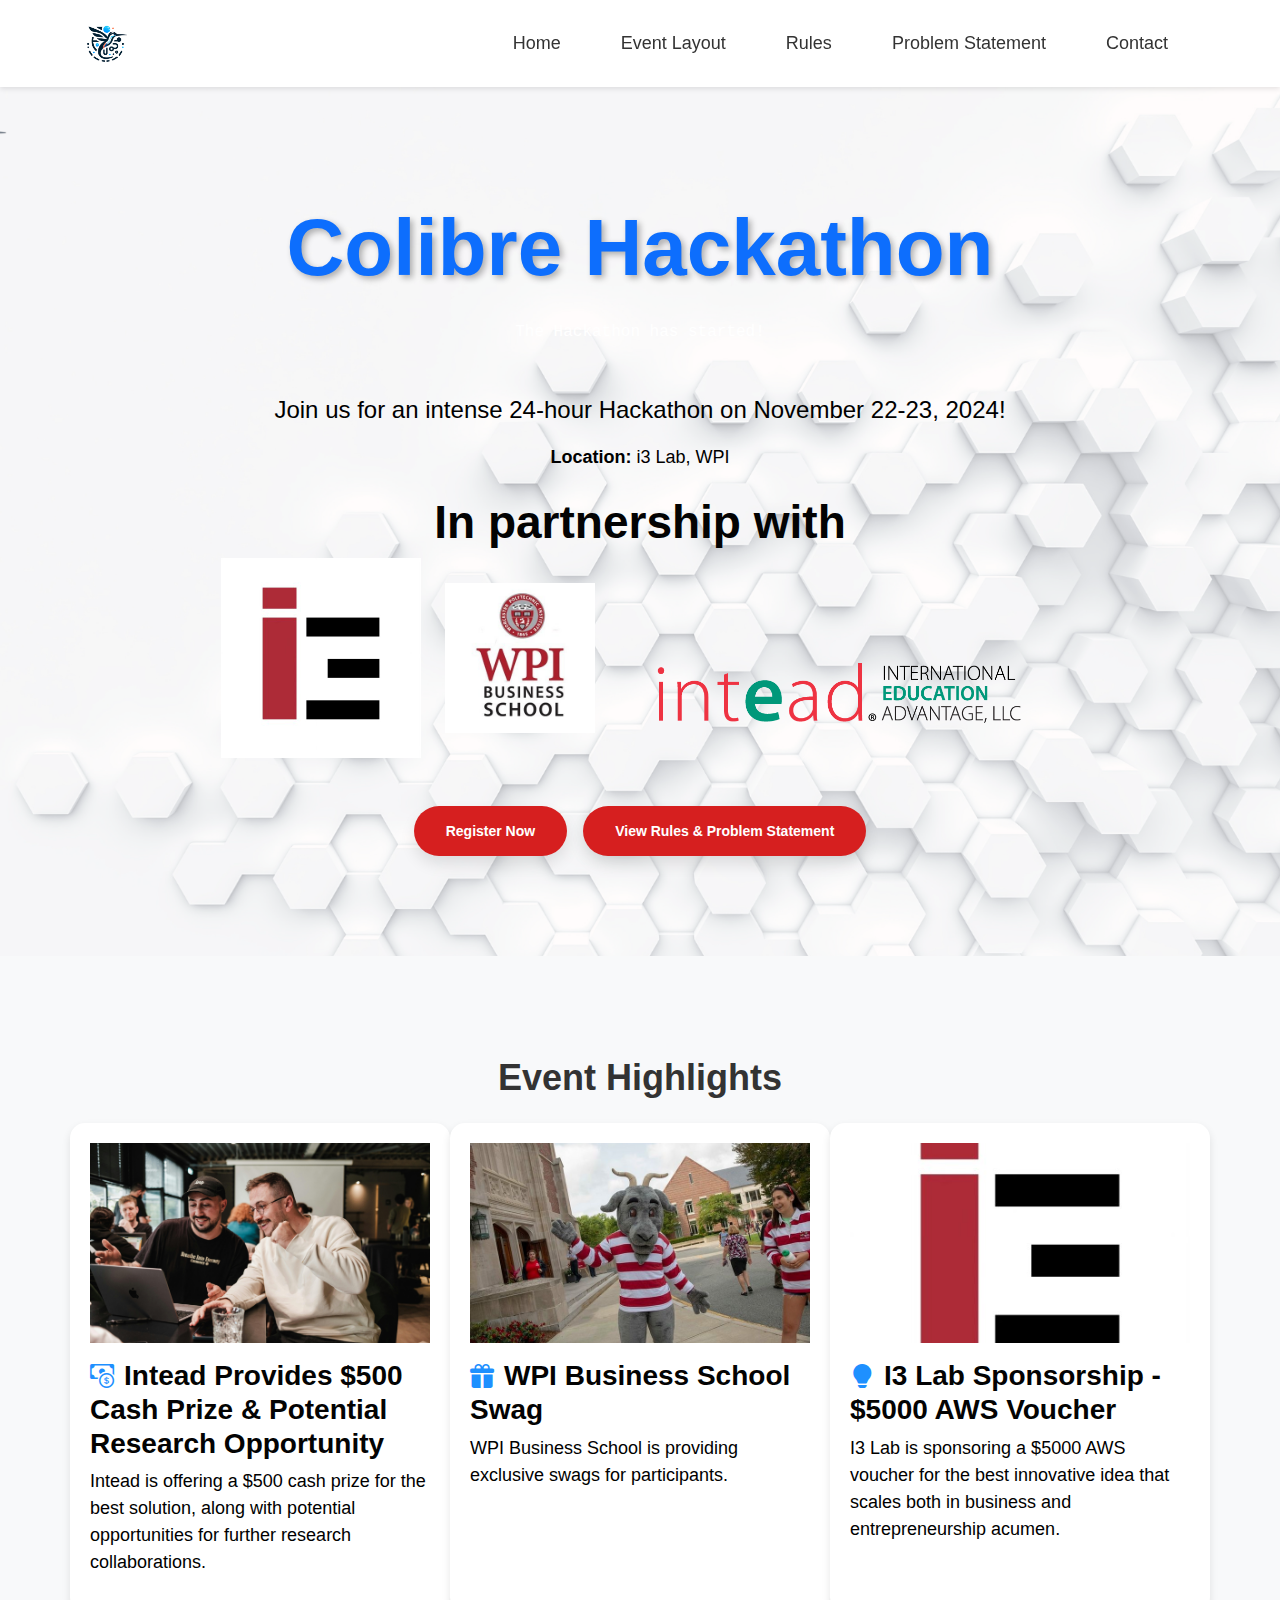
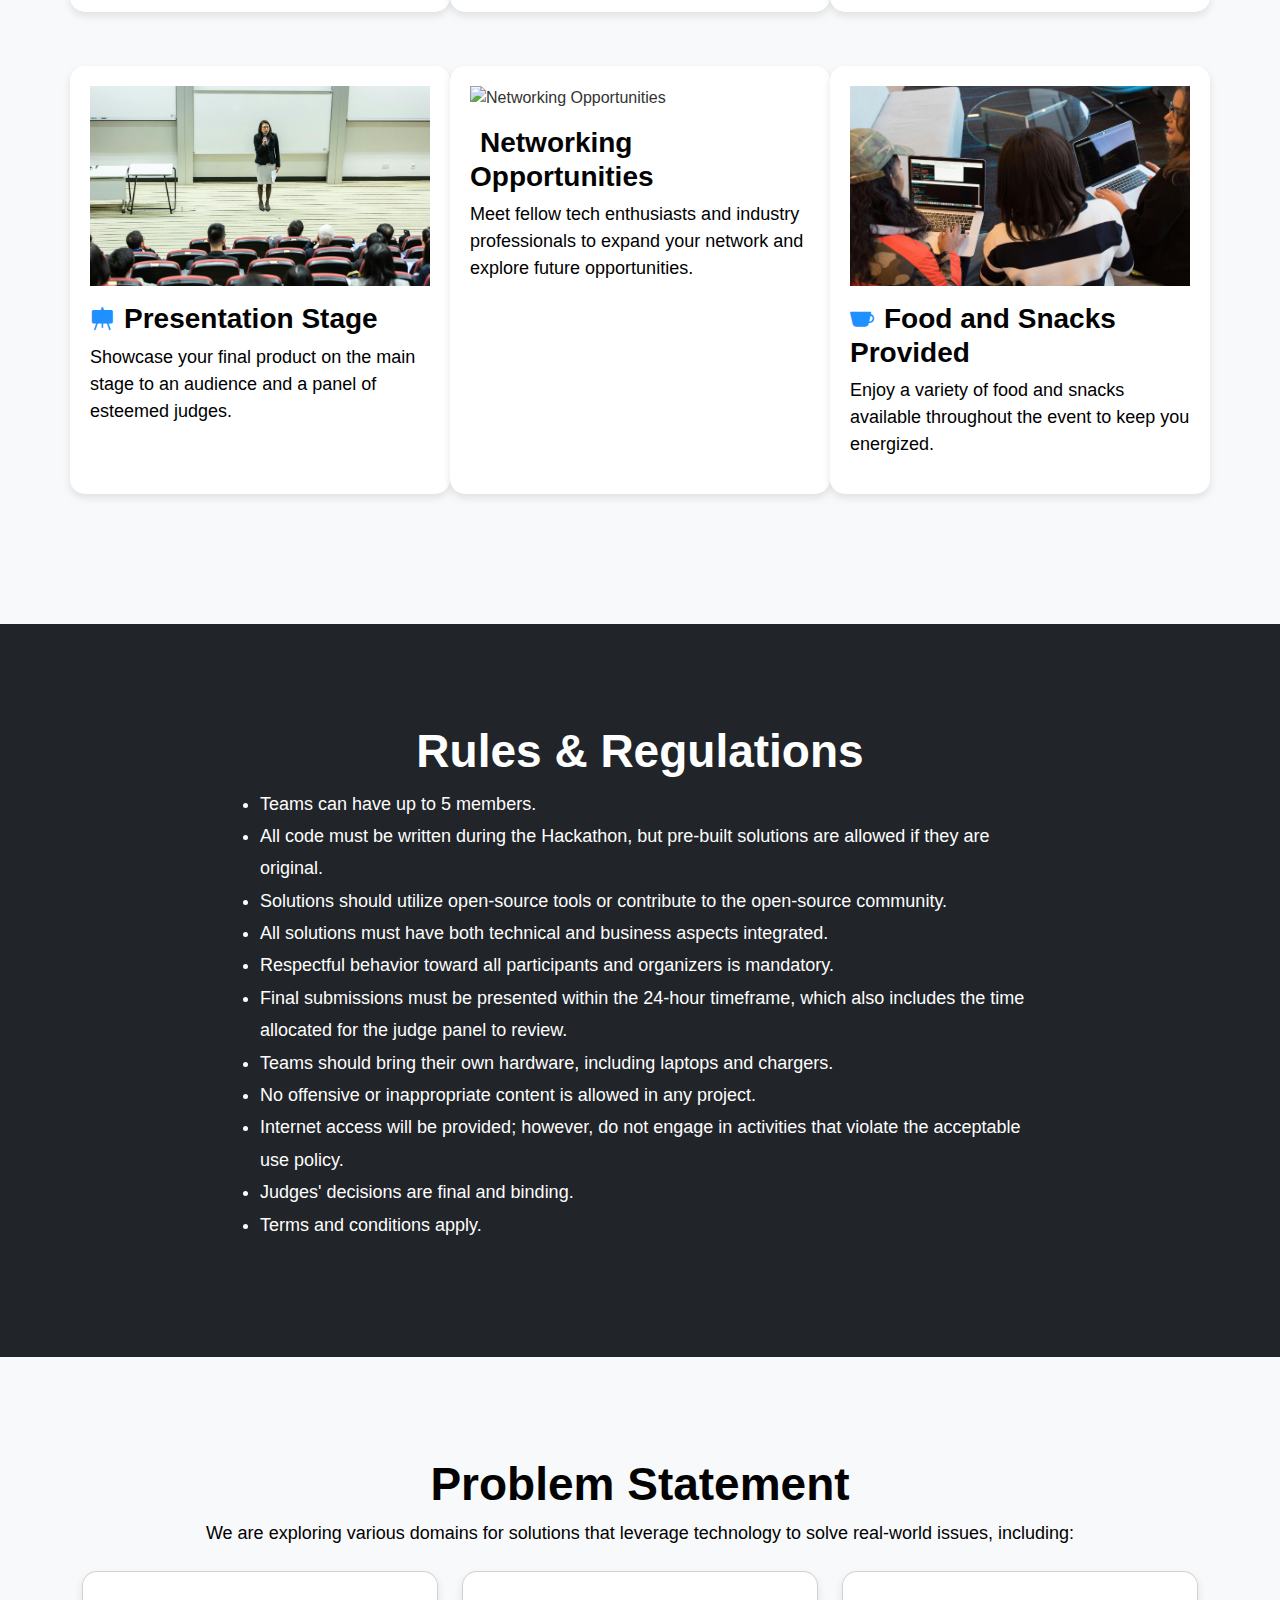
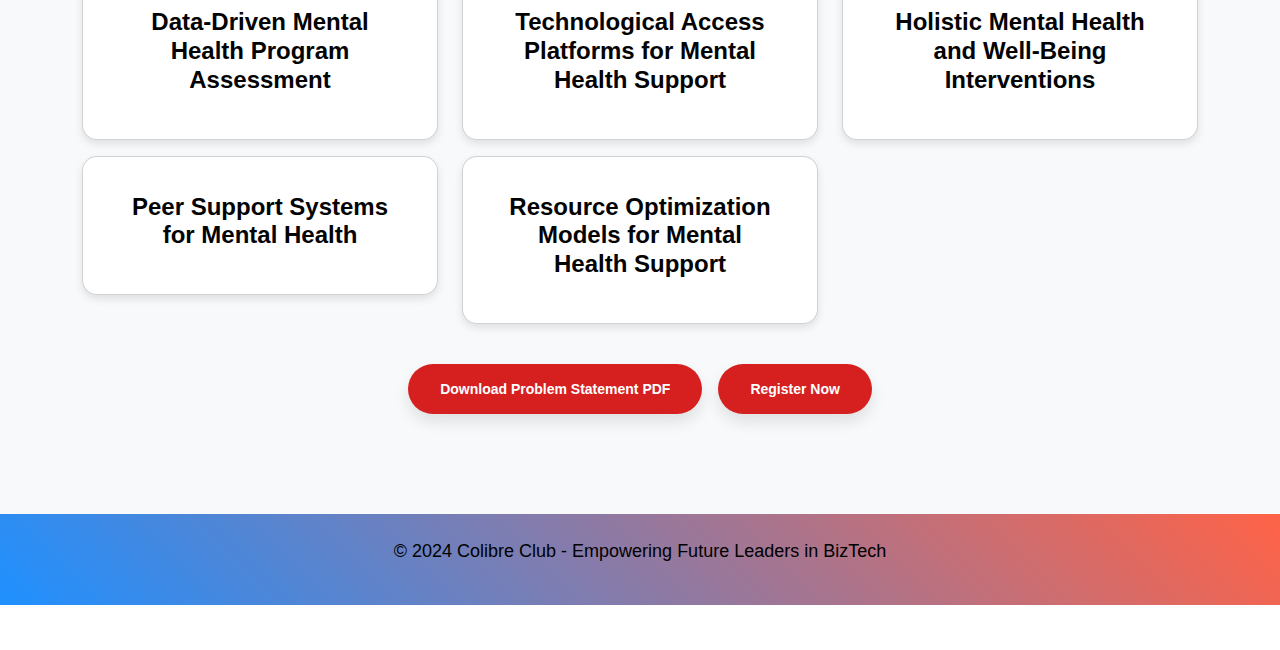
==== commit 690dceda: "TIme updated" ====
--- a/hackathon.html
+++ b/hackathon.html
@@ -215,7 +215,7 @@
                 <span class="label">Seconds</span>
             </div>
         </div><br><br>
-        <p class="lead">Join us for an intense 24-hour Hackathon on November 23-24, 2024!</p>
+        <p class="lead">Join us for an intense 24-hour Hackathon on November 22-23, 2024!</p>
         <p><strong>Location:</strong> i3 Lab, WPI</p>
         <div class="partnership-section text-center mt-4" >
             <h2>In partnership with</h2>
@@ -224,7 +224,7 @@
             <img src="images/intead.webp" alt="Intead Logo" class="img-fluid" style="max-height: 150px; margin: 20px;">
         </div>
         <div class="d-flex justify-content-center gap-3 mt-5">
-            <a href="https://wpi.qualtrics.com/jfe/form/SV_3mERxOpevu1i5V4" class="btn custom-btn">Register Now</a>
+            <a href="https://wpi.qualtrics.com/jfe/form/SV_4ZMibnjElWQCfK6" class="btn custom-btn">Register Now</a>
             <a href="#rules" class="btn custom-btn">View Rules & Problem Statement</a>
         </div>
     </div>
@@ -330,8 +330,8 @@
                     </div>
                 </div>
                 <div class="d-flex justify-content-center gap-3 mt-4">
-                    <a href="docs/problem_statement.pdf" class="btn custom-btn" download>Download Problem Statement PDF</a>
-                    <a href="https://wpi.qualtrics.com/jfe/form/SV_3mERxOpevu1i5V4" class="btn custom-btn">Register Now</a>
+                    <a href="https://docs.google.com/document/d/1uJ1D0Iu7is6BAYjUcuK4LO2Jjo6bIr00NZzfe22Hu2Q/edit?usp=sharing" class="btn custom-btn" download>Download Problem Statement PDF</a>
+                    <a href="https://wpi.qualtrics.com/jfe/form/SV_4ZMibnjElWQCfK6" class="btn custom-btn">Register Now</a>
                 </div>
             </div>
         </section>
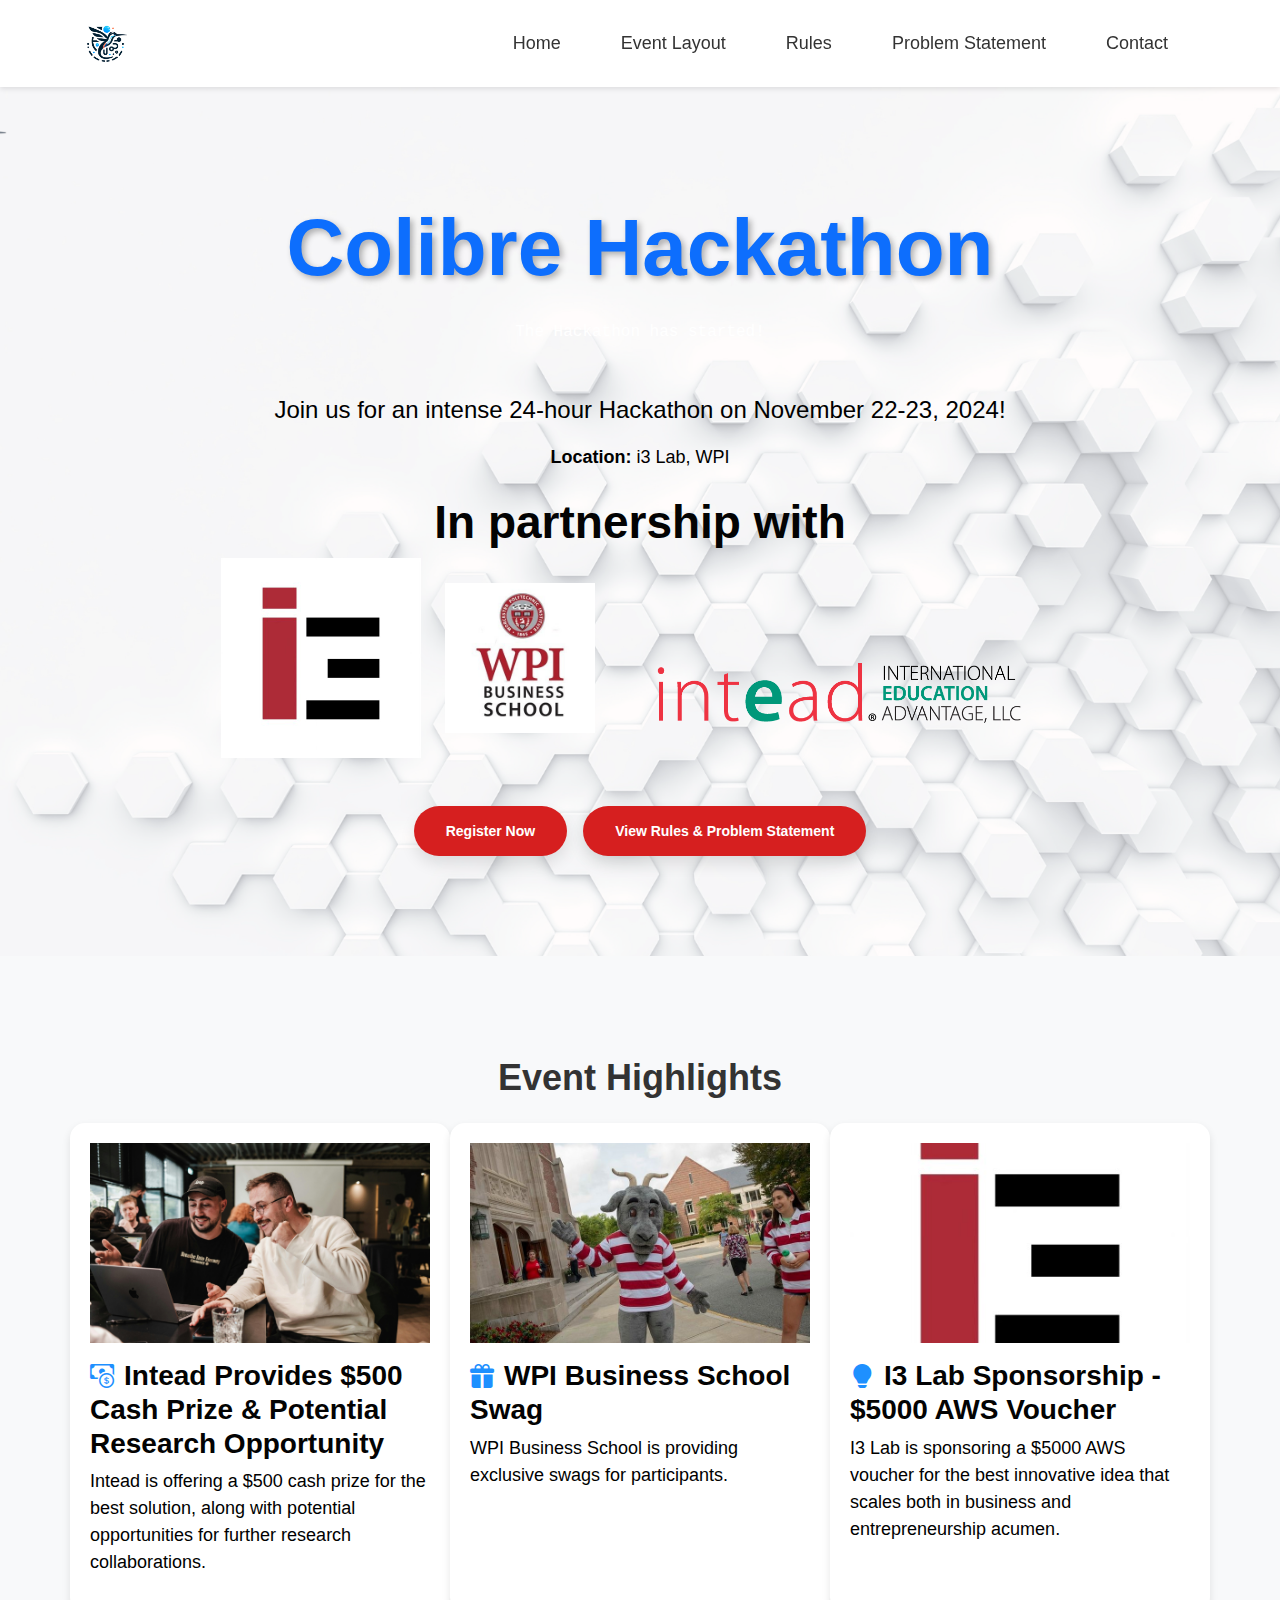
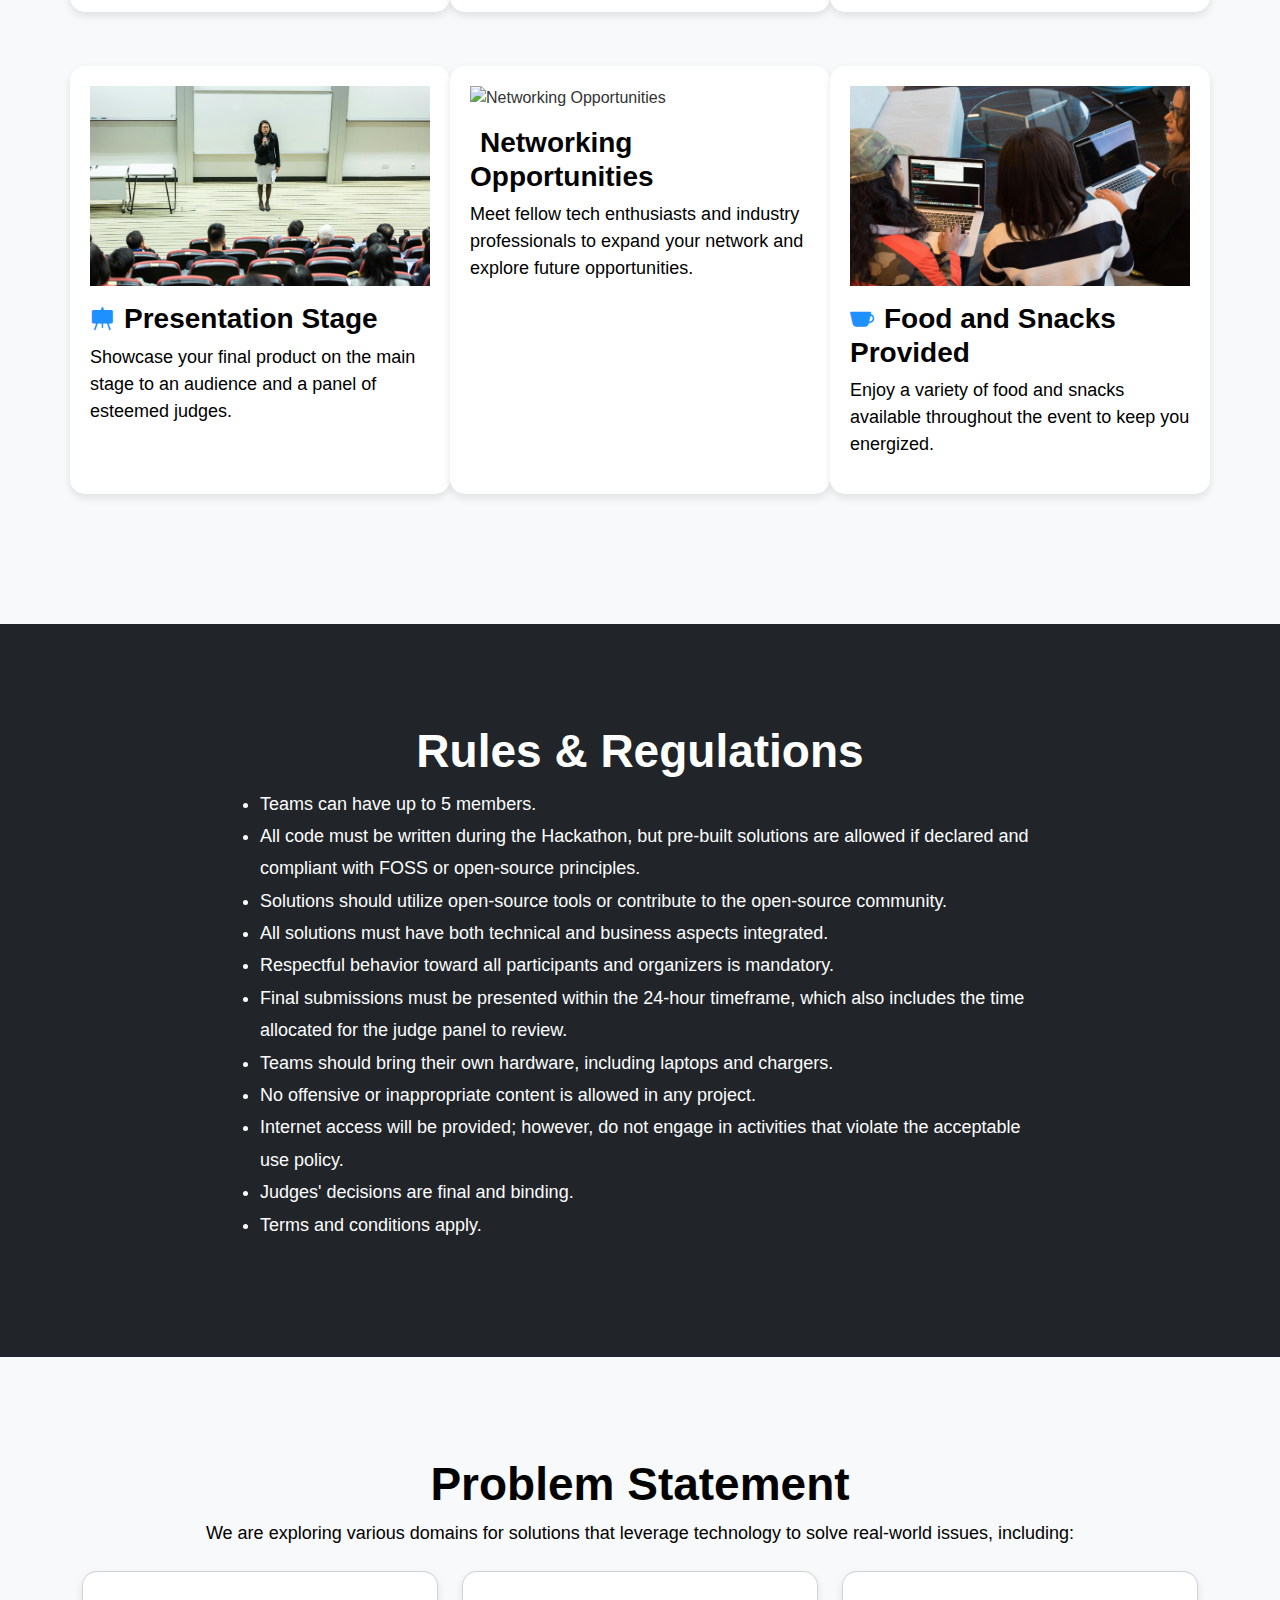
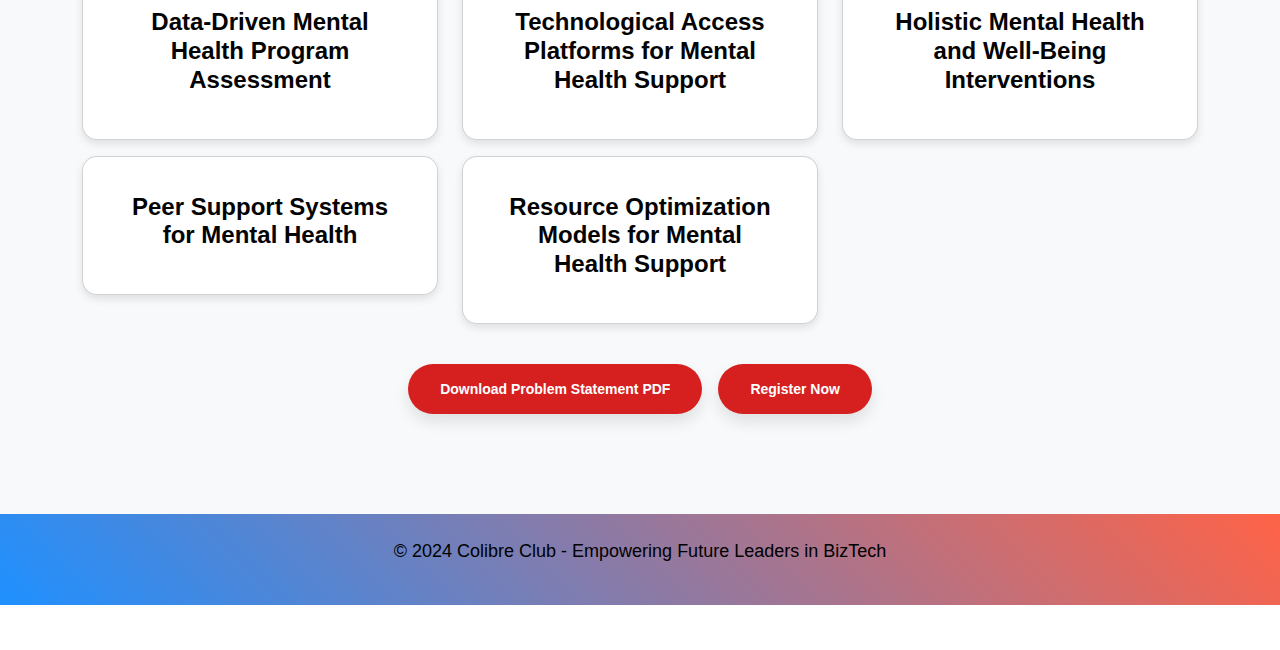
==== commit 5365a7e0: "Update hackathon.html" ====
--- a/hackathon.html
+++ b/hackathon.html
@@ -274,7 +274,7 @@
                 <h2 style="color: #ffffff;">Rules & Regulations</h2>
                 <ul class="list-unstyled text-start mx-auto" style="max-width: 800px; line-height: 1.8; list-style: disc; padding-left: 20px;">
                     <li>Teams can have up to 5 members.</li>
-                    <li>All code must be written during the Hackathon, but pre-built solutions are allowed if they are original.</li>
+                    <li>All code must be written during the Hackathon, but pre-built solutions are allowed if declared and compliant with FOSS or open-source principles.</li>
                     <li>Solutions should utilize open-source tools or contribute to the open-source community.</li>
                     <li>All solutions must have both technical and business aspects integrated.</li>
                     <li>Respectful behavior toward all participants and organizers is mandatory.</li>
